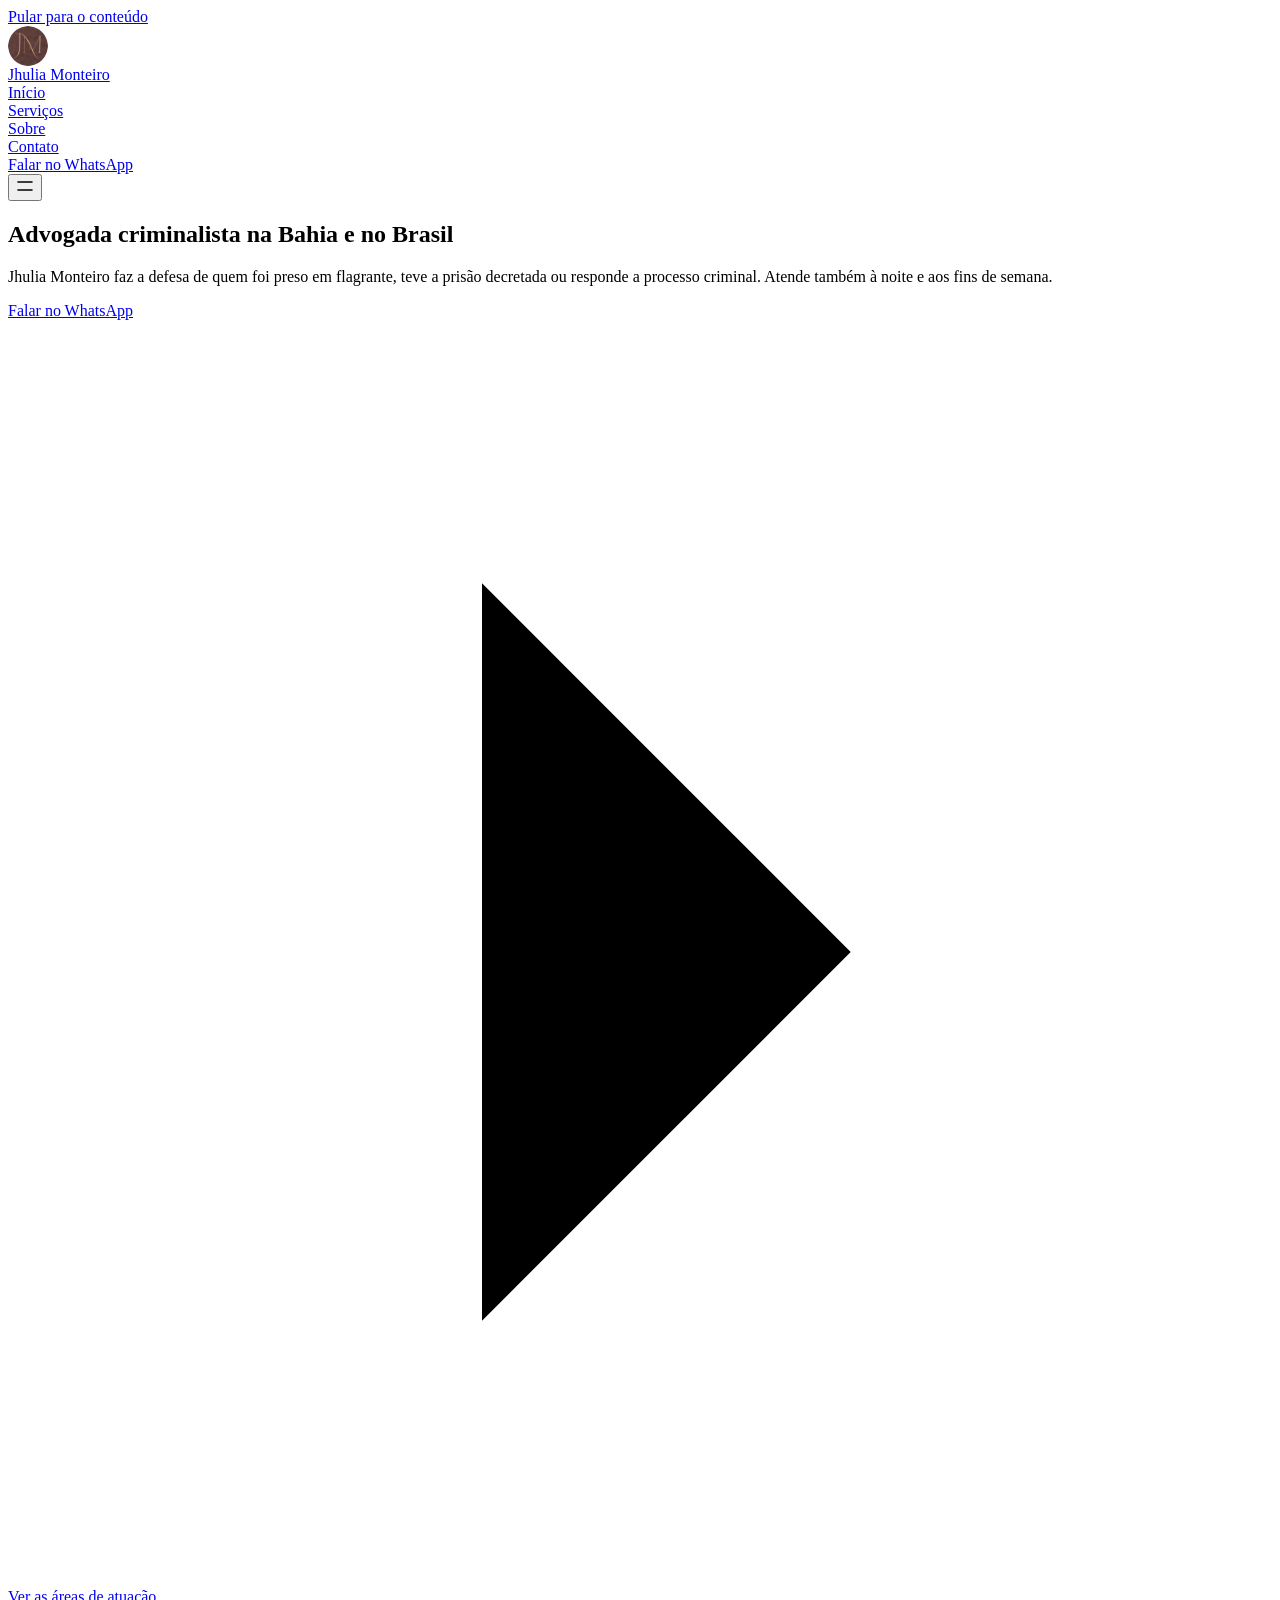
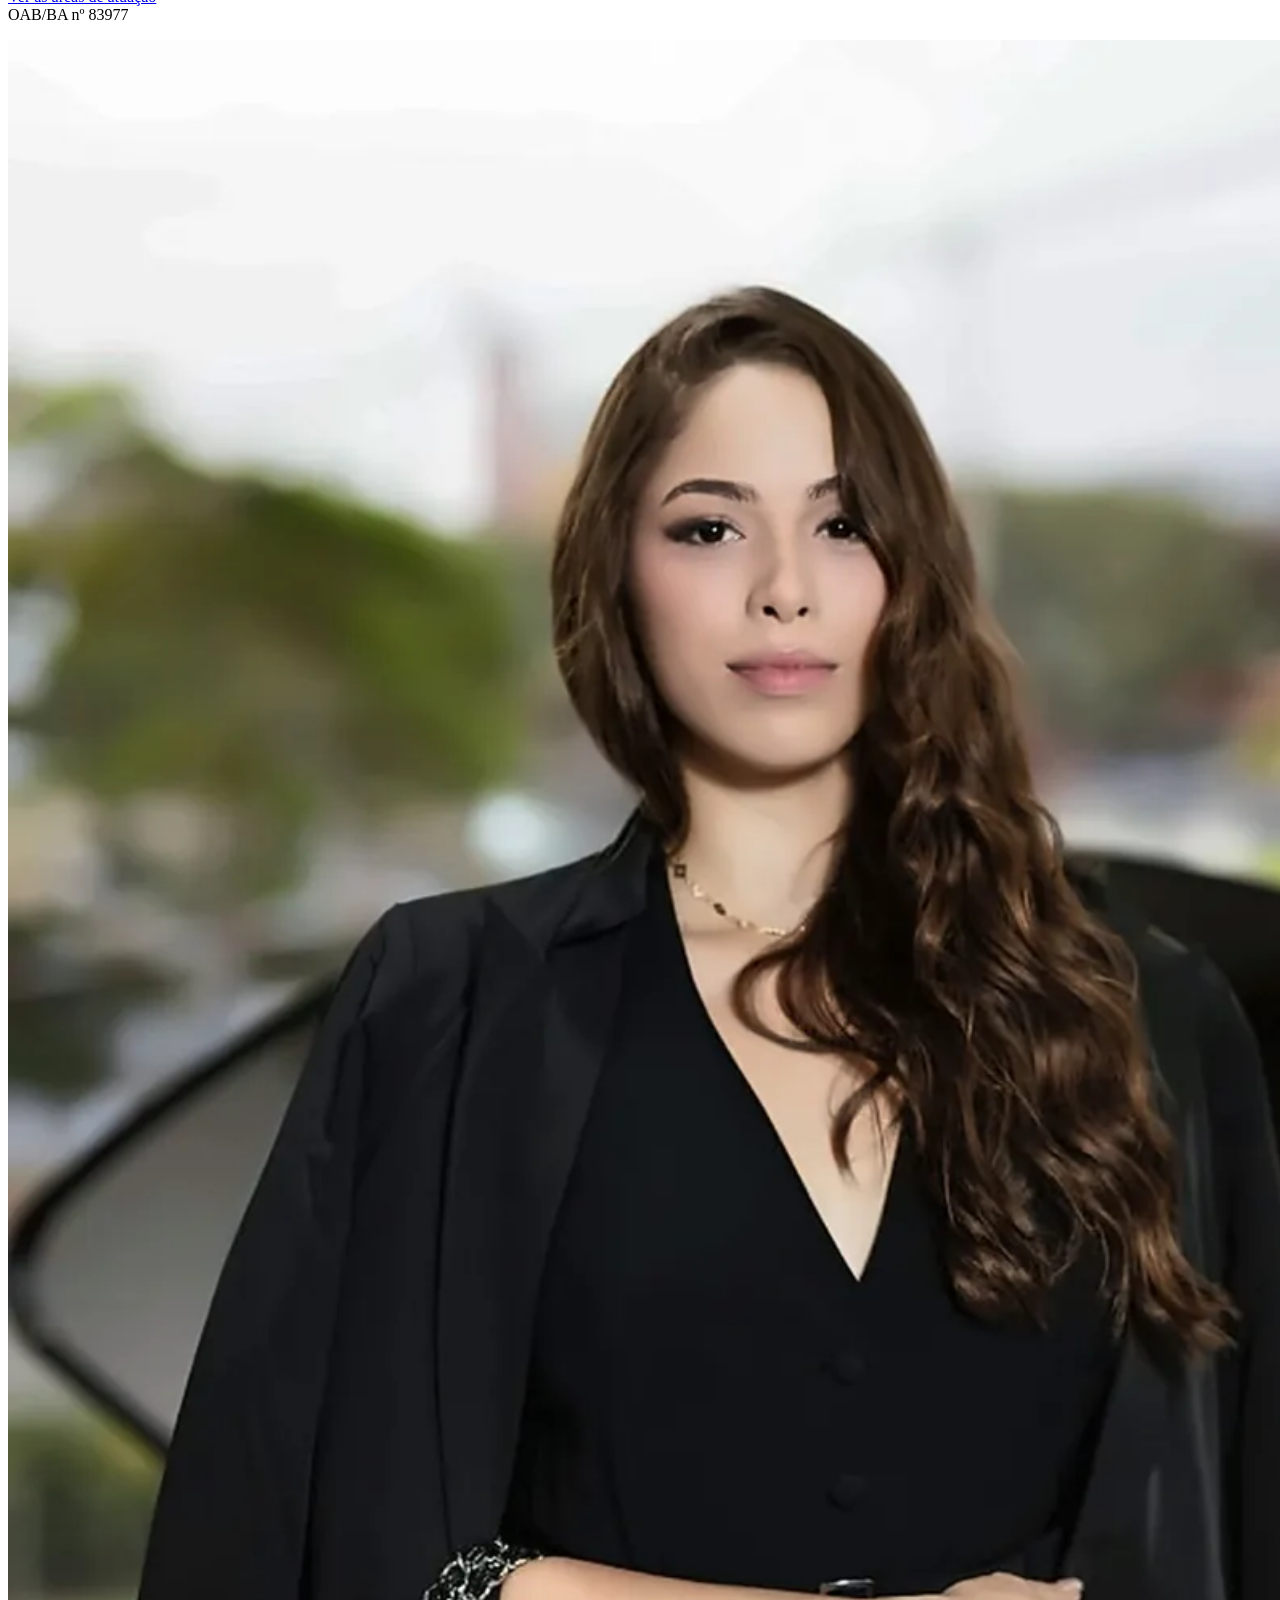
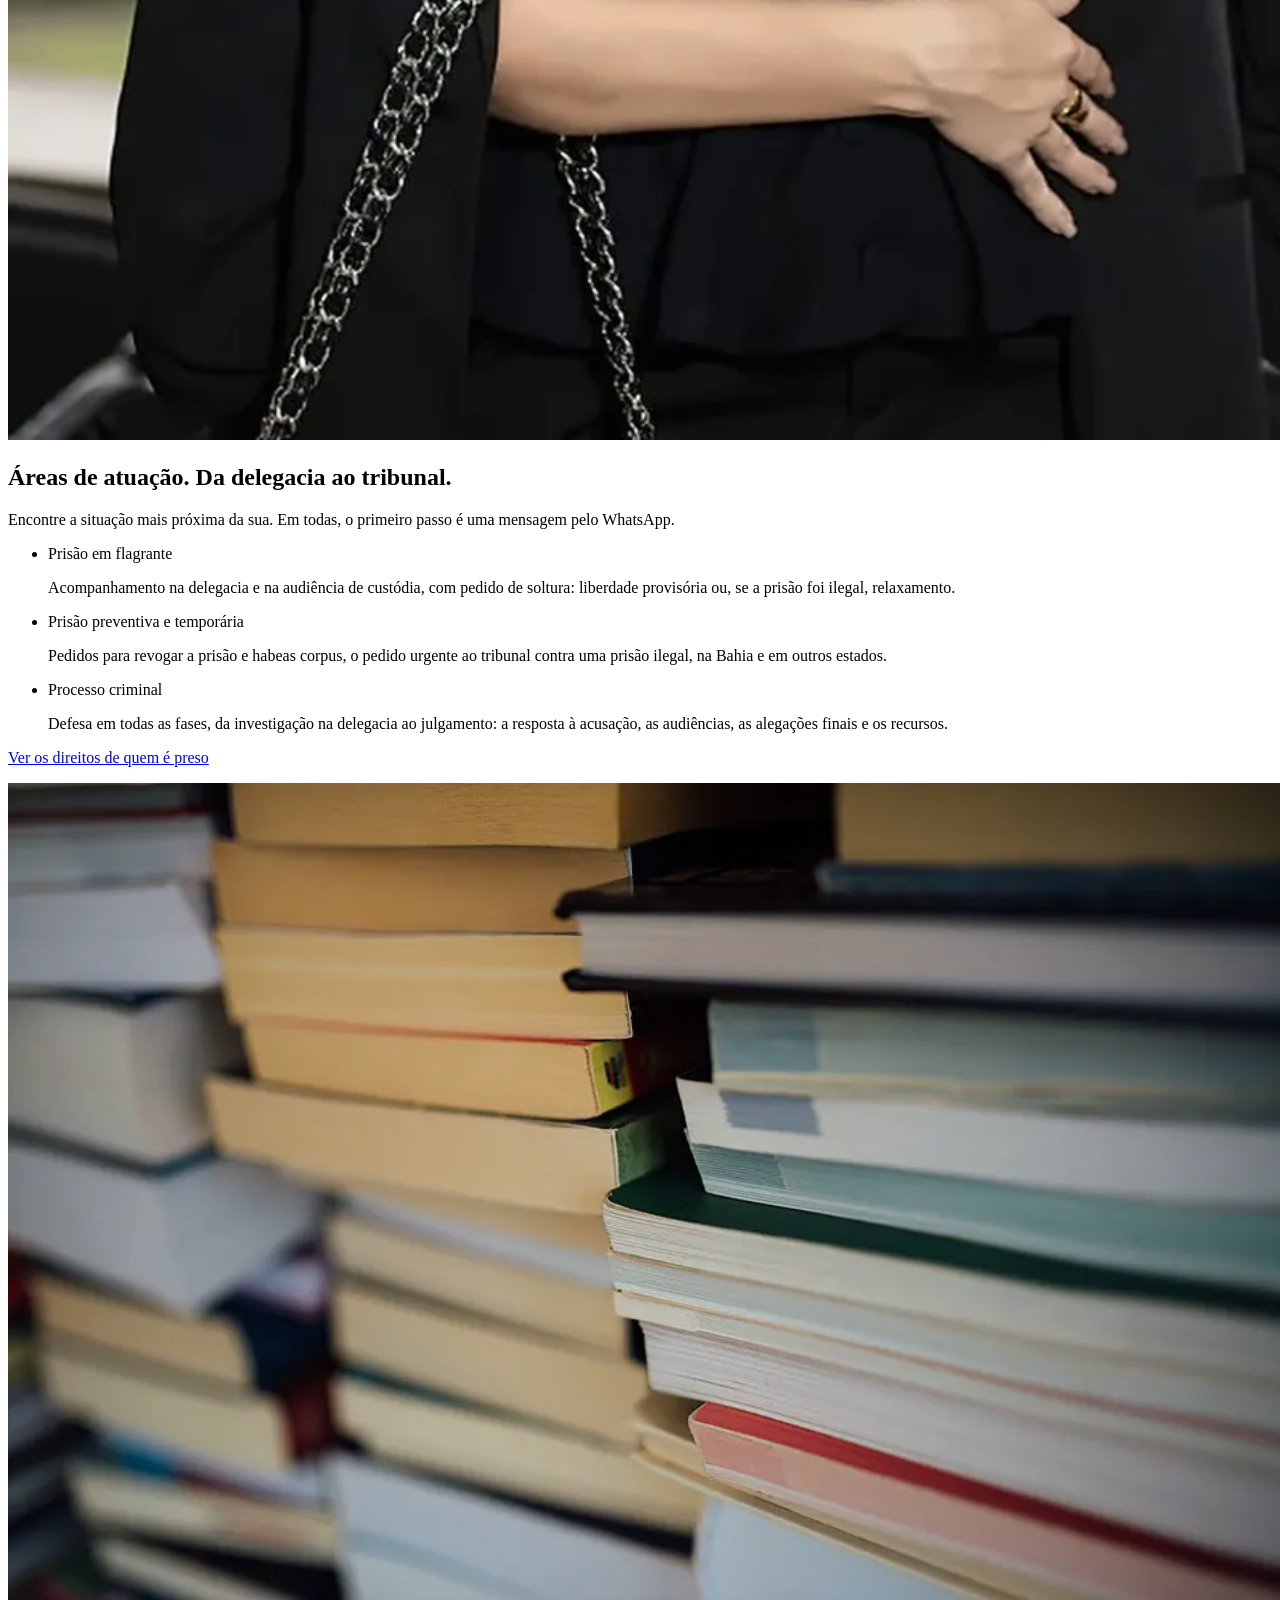
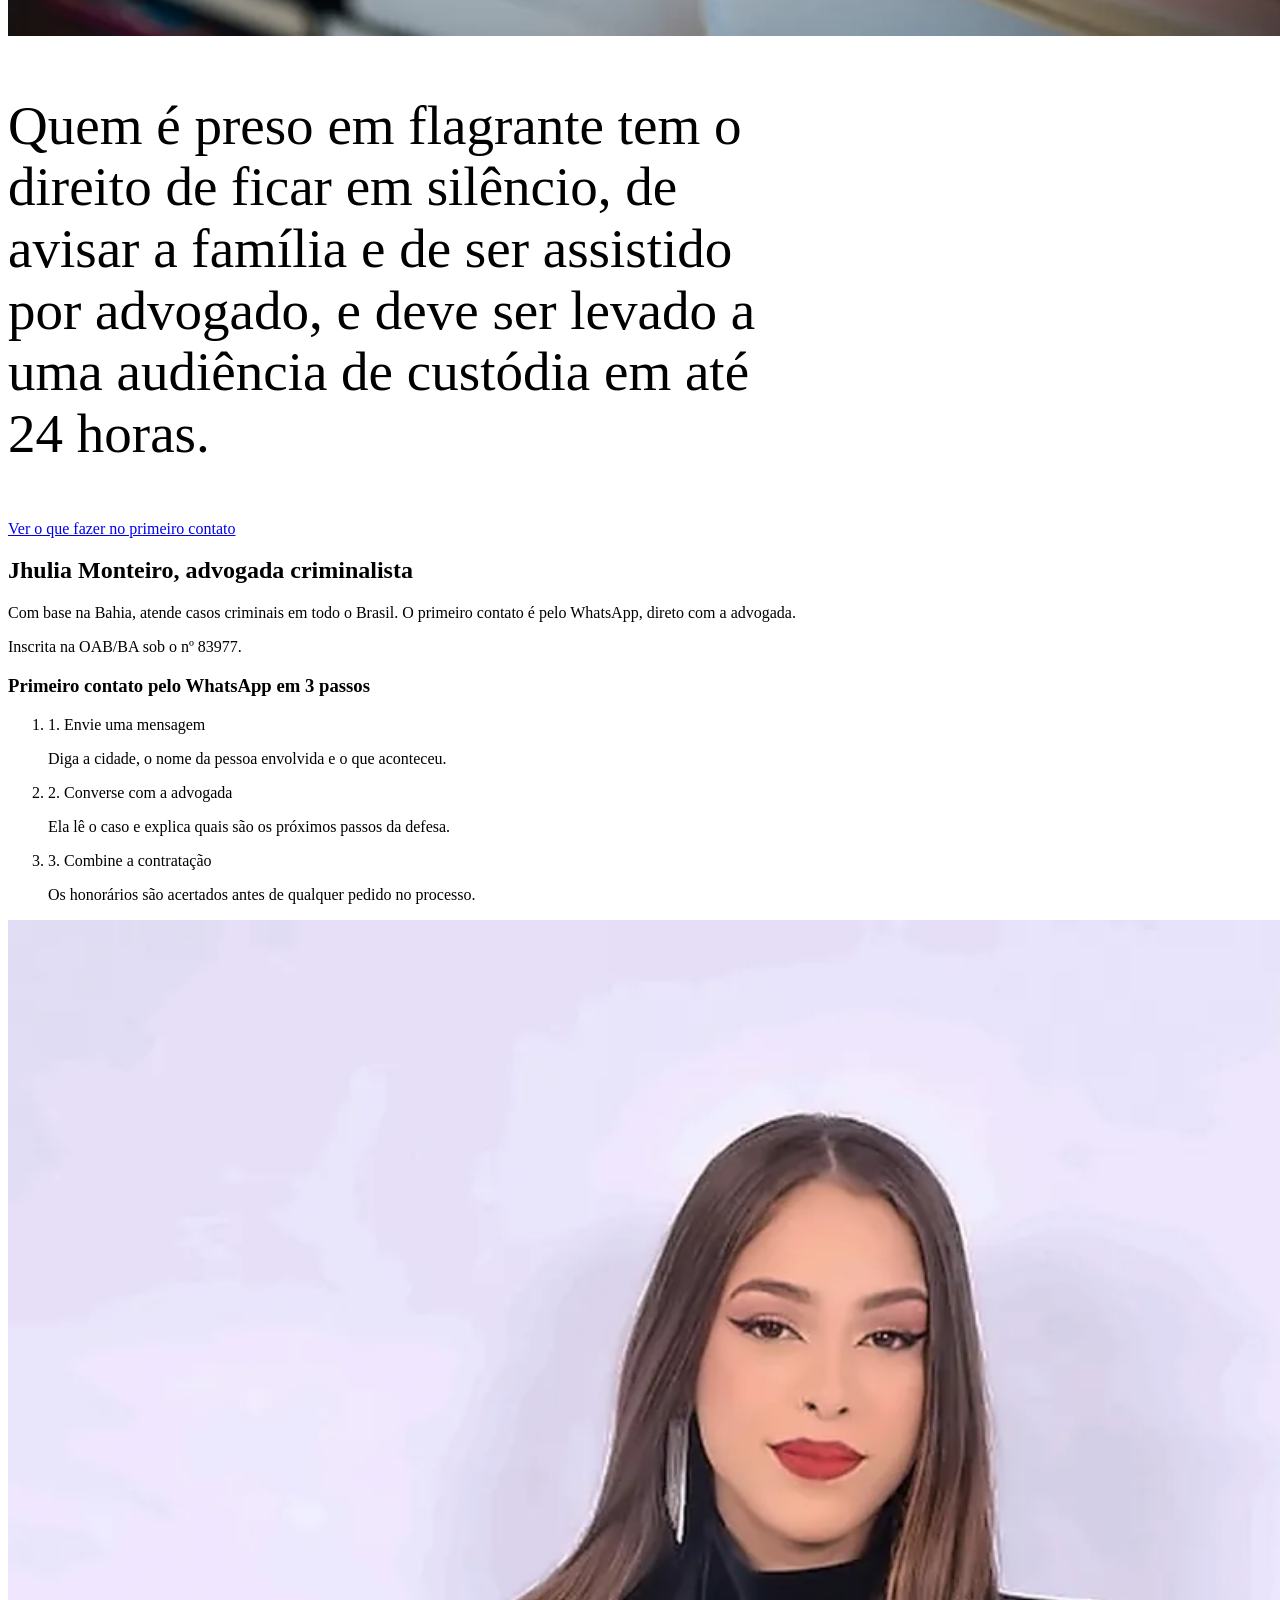
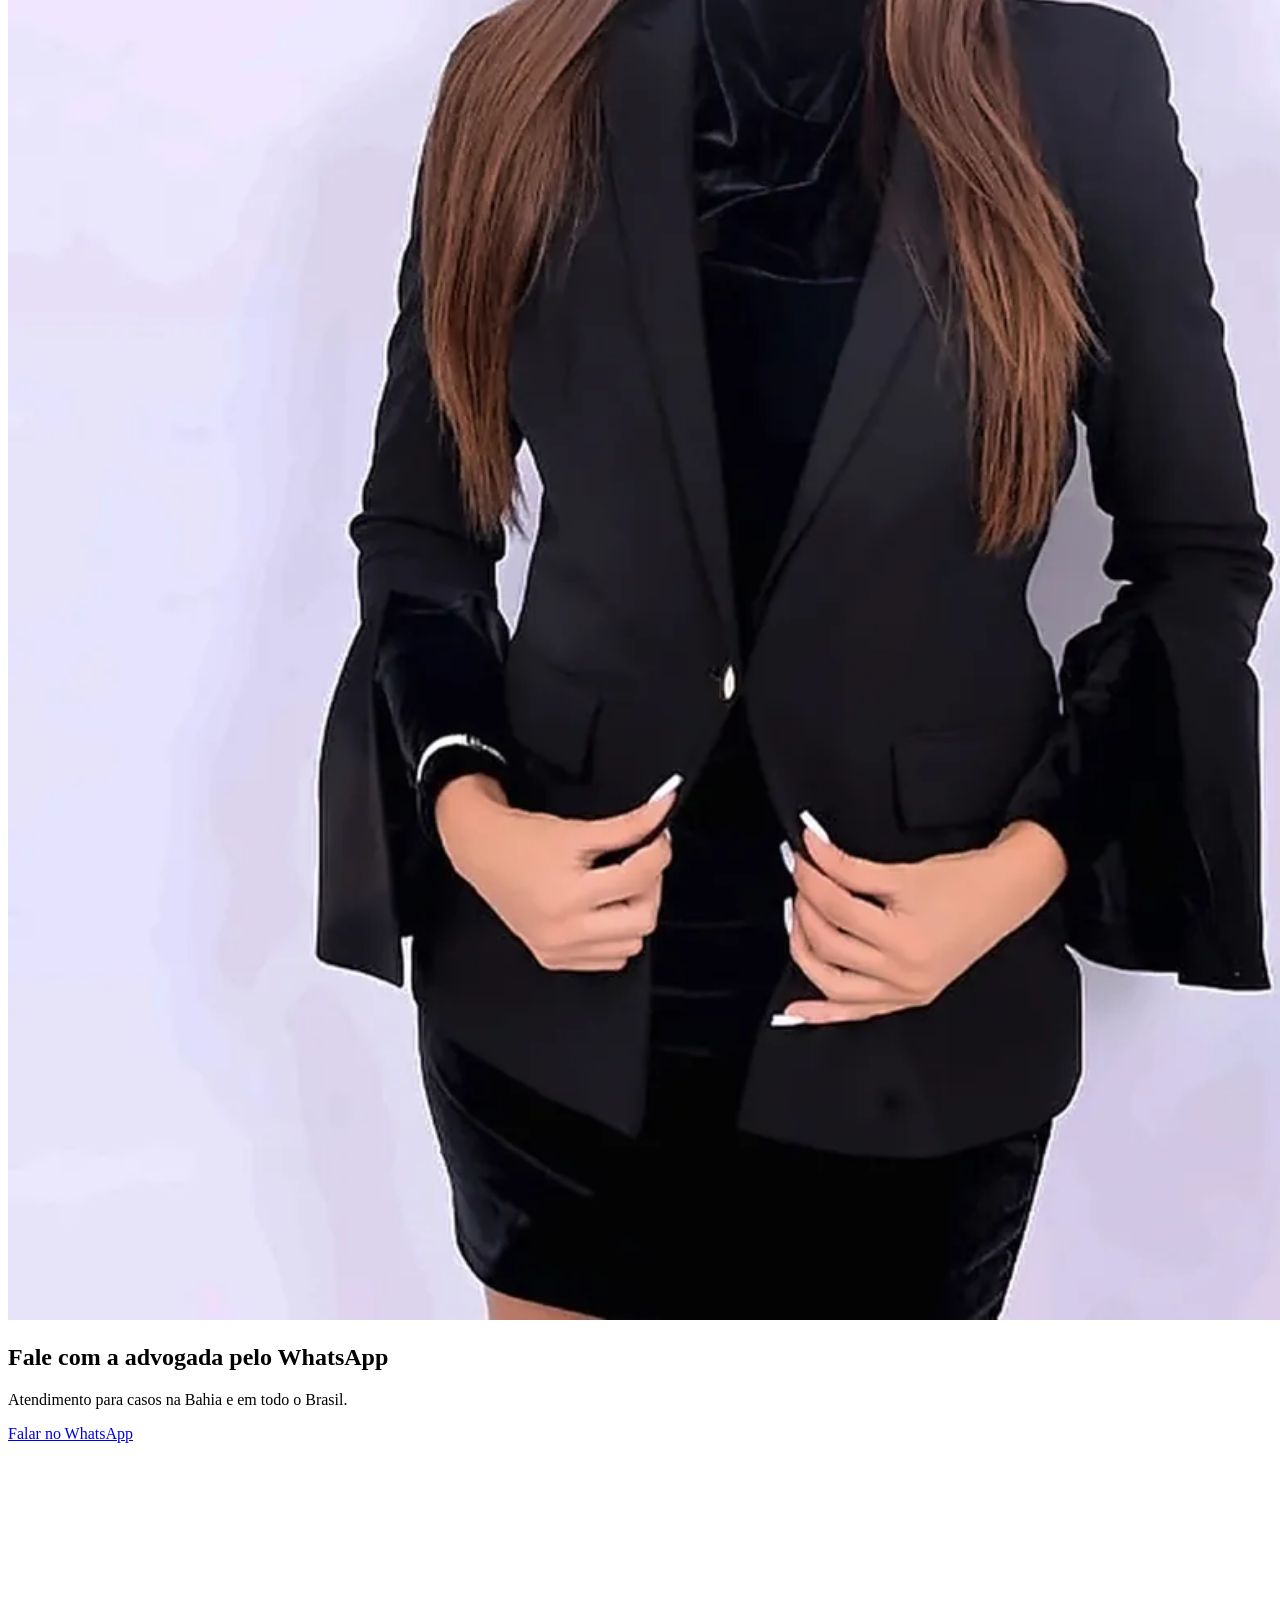
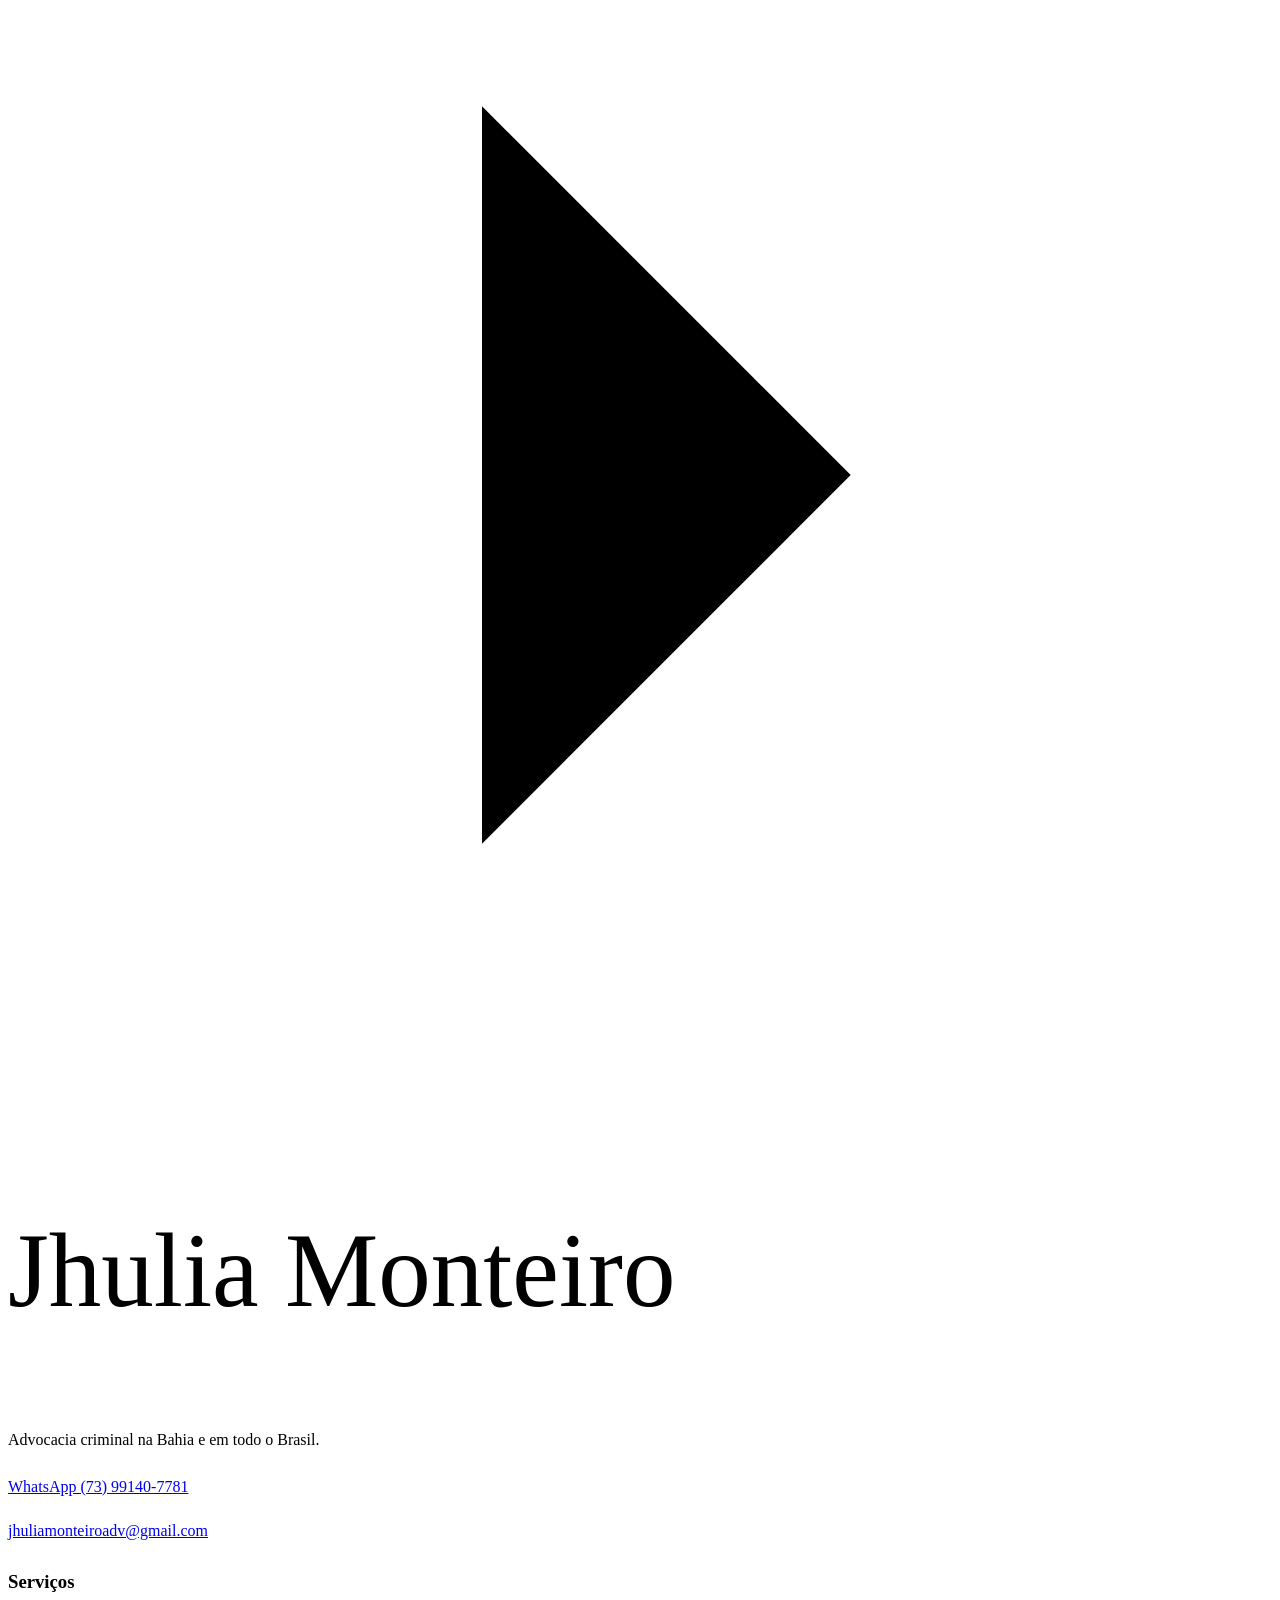
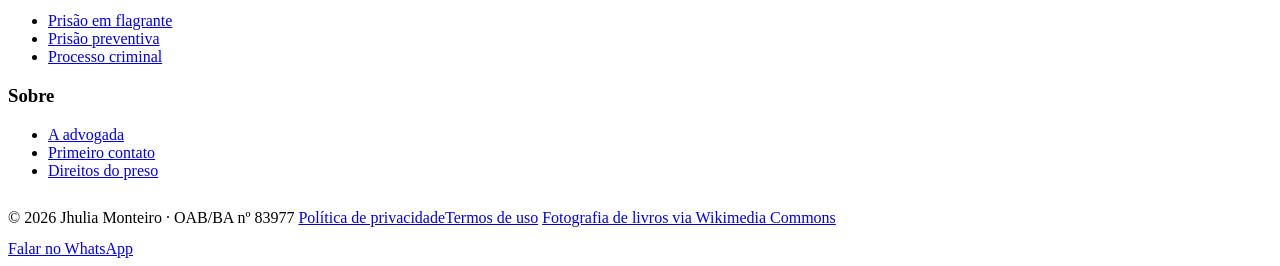
==== index.html @ 760df4e2 "Site de Jhulia Monteiro, advogada criminalista Página inicial, privacidade, termos, créditos e 404; " ====
<!doctype html>
<html lang="pt-BR" data-type="service" data-radius="soft" data-buttons="block" data-motion>
<head>
<meta charset="utf-8">
<meta name="viewport" content="width=device-width, initial-scale=1, viewport-fit=cover">
<!-- tela de carregamento: o relógio começa antes das folhas de estilo; só aparece se a página demorar mais de 0,4 s -->
<script>setTimeout(function(){if(document.readyState!=='complete')document.documentElement.classList.add('is-loading')},400)</script>
<link rel="preload" href="assets/img/cliente/logo-96.png" as="image" fetchpriority="high">
<title>Jhulia Monteiro | Advogada criminalista na Bahia e no Brasil</title>
<meta name="description" content="Defesa criminal em prisão em flagrante, prisão preventiva e processo criminal, na Bahia e em todo o Brasil. Atendimento também à noite e aos fins de semana, pelo WhatsApp.">
<link rel="canonical" href="https://vinyciusgestao.github.io/jhulia-monteiro/">
<meta property="og:type" content="website">
<meta property="og:locale" content="pt_BR">
<meta property="og:site_name" content="Jhulia Monteiro | Advogada Criminalista">
<meta property="og:url" content="https://vinyciusgestao.github.io/jhulia-monteiro/">
<meta property="og:title" content="Jhulia Monteiro | Advogada criminalista">
<meta property="og:description" content="Defesa criminal em flagrantes, prisões e processos, na Bahia e em todo o Brasil. Atendimento também à noite e aos fins de semana.">
<meta property="og:image" content="https://vinyciusgestao.github.io/jhulia-monteiro/og.jpg">
<meta property="og:image:width" content="1200">
<meta property="og:image:height" content="630">
<meta property="og:image:alt" content="Jhulia Monteiro, advogada criminalista, OAB/BA nº 83977">
<meta name="twitter:card" content="summary_large_image">
<meta name="twitter:image" content="https://vinyciusgestao.github.io/jhulia-monteiro/og.jpg">
<link rel="icon" href="favicon.ico" sizes="48x48">
<link rel="icon" href="favicon-32x32.png" type="image/png" sizes="32x32">
<link rel="apple-touch-icon" href="apple-touch-icon.png">
<link rel="manifest" href="site.webmanifest">
<meta name="theme-color" content="#f1ece7">
<script type="application/ld+json">{"@context":"https://schema.org","@type":"Attorney","name":"Jhulia Monteiro","description":"Advogada criminalista: prisão em flagrante, prisão preventiva e processo criminal.","url":"https://vinyciusgestao.github.io/jhulia-monteiro/","image":"https://vinyciusgestao.github.io/jhulia-monteiro/og.jpg","telephone":"+55 73 99140-7781","email":"jhuliamonteiroadv@gmail.com","address":{"@type":"PostalAddress","addressRegion":"BA","addressCountry":"BR"},"areaServed":"BR","knowsLanguage":"pt-BR"}</script><meta name="site-kind" content="other">
<meta name="page-type" content="service">
<link rel="preconnect" href="https://fonts.googleapis.com">
<link rel="preconnect" href="https://fonts.gstatic.com" crossorigin>
<link href="https://fonts.googleapis.com/css2?family=Schibsted+Grotesk:wght@400..700&display=swap" rel="stylesheet">
<link rel="stylesheet" href="assets/system.css">
<link rel="stylesheet" href="assets/ui/cards.css">
<link rel="stylesheet" href="assets/motion/motion.css">
<link rel="stylesheet" href="assets/backgrounds/backgrounds.css">
<link rel="stylesheet" href="assets/layout/layout.css">
<link rel="stylesheet" href="assets/icons/icon.css">
<link rel="stylesheet" href="assets/site.css">
<style>
/* tablet e celular: as seções empilhadas ocupam a altura certa de telas */
@media (min-width: 640px) and (max-width: 799px) { #servicos .frame { --ratio: 38% !important; } }
@media (min-width: 800px) and (max-width: 1023px) { #servicos .frame { --ratio: 56% !important; } }
@media (min-width: 640px) and (max-width: 1023px) { #sobre .frame { --ratio: 50% !important; }
  #contato .closing__links .grid > .span-6 { grid-column: 1 / -1; } #contato .closing__links .footer__col { grid-column: auto / span 6; } }
@media (max-width: 639px) { #servicos, #sobre { --hm: 2; } #sobre .frame { --ratio: 125% !important; } }
/* o nome no fechamento: 15 letras, tamanho ajustado à largura do .wrap */
/* 1024 a 1279: texto mais largo (7 colunas) e foto em 5, para cada seção caber em uma tela */
@media (min-width: 1024px) and (max-width: 1279px) {
  #servicos .grid > .span-6:first-child, #sobre .grid > .span-6:first-child { grid-column: 1 / span 7; }
  #servicos .grid > .frame, #sobre .grid > .frame { grid-column: 8 / span 5; }
}
/* quando os botões do topo empilham (1024), o link secundário alinha à margem esquerda */
@media (min-width: 640px) { .hero .btn-row .btn--secondary { justify-content: flex-start; padding-inline: 0; } }
/* celular: o mapa do site no rodapé repete o menu; ficam os contatos */
@media (max-width: 639px) { #contato .footer__col { display: none; } }
.hero__oab, .sobre__oab { font-size: var(--t-small); color: var(--muted); }
.hero__oab { margin-top: var(--s-5); }
.footer__contatos { list-style: none; padding: 0; margin: var(--s-4) 0 0; display: grid; gap: var(--s-2); }
.footer__contatos a { display: inline-flex; align-items: center; min-height: 44px; }
/* o retrato: quadrado no computador, 4:5 no celular */
#sobre .frame--retrato { --ratio: 100%; }
#sobre .section-head { margin-bottom: 0; }
#flagrante, #preventiva, #processo, #primeiro-contato { scroll-margin-top: calc(var(--nav) + var(--s-6)); }
/* a frase de direitos ocupa a tela: maior, no tamanho de um título de abertura */
#direitos .mo-wh__text { font-size: clamp(34px, 4.3vw, 62px); line-height: 1.12; max-width: 28ch; }
#direitos .direitos__next { margin-top: var(--s-7); }
@media (max-width: 639px) { #contato .close__word { display: none; } }
/* cor: texto e títulos em quase preto; o vinho fica para ações, links e o destaque da frase de direitos */
#direitos .mo-wh__text strong { font-weight: 500; }
/* MOVIMENTO (revisão de animações)
   1. Barra fixa do WhatsApp no celular: entra com curva de gaveta (rápida no começo, pousa macio) e sai
      mais depressa do que entra; quem reduz movimento vê só um esmaecer, sem deslizar. */
@media (max-width: 639px) {
  html .actionbar { --ease-drawer: cubic-bezier(.32, .72, 0, 1);
    transition: transform 260ms var(--ease-drawer), visibility 0s; }
  html .actionbar[data-bar="hidden"] { transition: transform 180ms cubic-bezier(.23, 1, .32, 1), visibility 0s 180ms; }
}
/* 2. Frase de direitos: as palavras em espera ficam a 60% da tinta (4:1 de contraste), legíveis antes
      de acender; a troca de cor é curta e só de cor. */
#direitos .mo-wh .mo-w { color: color-mix(in oklab, var(--ink) 60%, var(--bg)); transition: color 200ms ease; }
#direitos .mo-wh .mo-w.is-on { color: var(--ink); }
#direitos .mo-wh strong .mo-w.is-on { color: var(--accent); }
/* 3. Telas de toque não têm hover: o sublinhado não fica "preso" depois de um toque (o foco do teclado continua) */
@media (hover: none) {
  html:not([data-motion="off"]) :is(.link, p a:not([class])):hover:not(:focus-visible) { background-size: 0% 1px, 100% 1px; }
  html:not([data-motion="off"]) .footer ul a:hover:not(:focus-visible) { background-size: 0% 1px, 0% 1px; }
}
/* 4. Movimento reduzido: nada desliza, sobe ou cresce, mas as mudanças de cor e de opacidade continuam
      suaves (150 ms), em vez de saltos secos; a frase de direitos já aparece inteira na cor final. */
@media (prefers-reduced-motion: reduce) {
  html:not([data-motion="off"]) :is(.btn, .nav__link, .link, p a:not([class]), .footer ul a, .nav__toggle) {
    transition-property: color, background-color, border-color, opacity !important;
    transition-duration: 150ms !important; transition-timing-function: ease !important; }
  #direitos .mo-wh .mo-w { color: var(--ink); transition: none; }
  #direitos .mo-wh strong .mo-w { color: var(--accent); }
  @media (max-width: 639px) {
    html .actionbar, html .actionbar[data-bar="hidden"] { transform: none !important;
      transition: opacity 150ms ease, visibility 0s !important; }
    html .actionbar[data-bar="hidden"] { opacity: 0; transition: opacity 150ms ease, visibility 0s 150ms !important; }
    html .actionbar:not([data-bar="shown"], [data-bar="always"]) { opacity: 0; }
  }
}
#contato .close__word { font-size: clamp(40px, 8.2vw, 120px); line-height: 1.05; white-space: nowrap; }
</style>
<style>
:root {
  /* cores do logo da cliente: o marrom do círculo e o cobre das letras */
  --p-bg: #f1ece7; --p-surface: #e7dfd8; --p-ink: #241a1b; --p-muted: #5f4a4c;
  --p-accent: #5c3f3b; --p-accent-ink: #f1ece7; --p-action: #5c3f3b; --p-action-ink: #f1ece7;
  --p-inv-bg: #5c3f3b; --p-inv-surface: #684944; --p-inv-ink: #f3ece6; --p-inv-muted: #d8c3b4;
  --p-inv-accent: #e2b487; --p-inv-accent-ink: #3a2725; --p-inv-action: #e2b487; --p-inv-action-ink: #3a2725;
  --font-display: "Schibsted Grotesk", system-ui, sans-serif;
  --font-text: "Schibsted Grotesk", system-ui, sans-serif;
  --display-weight: 400;
  --display-tracking: -0.035em;
  --display-tracking-xl: -0.042em;
  --ly-scale: 0.98;
}
</style>
<script>document.documentElement.classList.add('m-enter');setTimeout(()=>document.documentElement.classList.add('m-enter-done'),700)</script>
<script>document.documentElement.classList.add('mo-js');setTimeout(()=>document.documentElement.classList.add('mo-safe'),2500)</script>
<link rel="modulepreload" href="assets/moments/moments.js">
<link rel="modulepreload" href="assets/moments/lib.js">
<link rel="modulepreload" href="assets/moments/word-highlight/moment.js">
</head>
<body>
<div class="loader" aria-hidden="true"><img src="assets/img/cliente/logo-96.png" width="72" height="72" alt=""></div>
<!-- type: service
     deal: hero statement (sem fotografia forte da cliente: o topo é tipográfico), nav nav-centre, close close-photo
     dealt, refeito como close-word (só há duas fotografias, já usadas acima),
     footer footer-columns, rhythm dark-band (a seção Sobre), buttons block, mark ring, grounds none
     palette oxblood-grey: cinza de pedra e vinho, a sobriedade de um escritório de advocacia e a cor das capas de
     códigos e processos.
     moments: word-highlight na seção #direitos -->

<header class="nav nav--centre">
  <div class="wrap nav__bar">
    <a class="skip-link" href="#conteudo">Pular para o conteúdo</a>
    <a class="nav__logo" href="#top"><img class="logo-jm" src="assets/img/cliente/logo-96.png" srcset="assets/img/cliente/logo-96.png 1x, assets/img/cliente/logo-192.png 2x" width="40" height="40" alt="">Jhulia Monteiro</a>
    <nav class="nav__links" aria-label="Principal">
      <div class="nav__item"><a class="nav__link" href="#top">Início</a></div>
      <div class="nav__item"><a class="nav__link" href="#servicos">Serviços</a></div>
      <div class="nav__item"><a class="nav__link" href="#sobre">Sobre</a></div>
      <div class="nav__item"><a class="nav__link" href="#contato">Contato</a></div>
    </nav>
    <div class="nav__actions">
      <a class="btn btn--primary" href="https://wa.me/5573991407781?text=Ol%C3%A1%2C%20Dra.%20Jhulia.%20Preciso%20falar%20sobre%20um%20caso%20criminal." rel="noopener">Falar no WhatsApp</a>
    </div>
    <button class="nav__toggle" type="button" aria-expanded="false" aria-label="Menu">
      <svg width="18" height="18" viewBox="0 0 18 18" aria-hidden="true"><path d="M2 5h14M2 13h14" stroke="currentColor" stroke-width="1.6" stroke-linecap="round"/></svg>
    </button>
  </div>
</header>

<main id="top">
  <section class="hero hero--split" id="conteudo" data-enter aria-labelledby="hero-h">
    <div class="wrap"><div class="hero-text grid hero__grid">
      <div class="hero__text span-5">
        <h1 id="hero-h">Advogada criminalista na Bahia e no Brasil</h1>
        <p class="hero__lead">Jhulia Monteiro faz a defesa de quem foi preso em flagrante, teve a prisão decretada ou responde a processo criminal. Atende também à noite e aos fins de semana.</p>
        <div class="btn-row">
          <a class="btn btn--primary" href="https://wa.me/5573991407781?text=Ol%C3%A1%2C%20Dra.%20Jhulia.%20Preciso%20falar%20sobre%20um%20caso%20criminal." rel="noopener">Falar no WhatsApp<svg class="m-arrow" viewBox="0 0 12 12" aria-hidden="true"><path class="m-arrow__stem" d="M1 6h8"/><path class="m-arrow__head" d="M4.5 2.5 8 6l-3.5 3.5"/></svg></a>
          <a class="btn btn--secondary" href="#servicos">Ver as áreas de atuação</a>
        </div>
        <p class="hero__oab">OAB/BA nº 83977</p>
      </div>
      <div class="hero__media span-6 start-7">
        <img src="assets/img/cliente/retrato-externo-960.webp" srcset="assets/img/cliente/retrato-externo-500.webp 500w, assets/img/cliente/retrato-externo-960.webp 960w, assets/img/cliente/retrato-externo-1400.webp 1400w" sizes="(max-width: 1023px) 100vw, 44vw" width="1542" height="2000" alt="Retrato de Jhulia Monteiro, advogada criminalista, de blazer preto" style="--ly-pos: 50% 22%" fetchpriority="high" data-source="client" data-subject="portrait">
      </div>
    </div></div>
  </section>

  <section class="section" id="servicos" aria-labelledby="servicos-h">
    <div class="wrap">
      <div class="section-head">
        <h2 id="servicos-h">Áreas de atuação. <span class="muted">Da delegacia ao tribunal.</span></h2>
        <p>Encontre a situação mais próxima da sua. Em todas, o primeiro passo é uma mensagem pelo WhatsApp.</p>
      </div>
      <div class="grid grid--top">
        <div class="span-6 stack-5">
          <ul class="rows">
            <li id="flagrante"><span class="rows__name">Prisão em flagrante</span><p>Acompanhamento na delegacia e na audiência de custódia, com pedido de soltura: liberdade provisória ou, se a prisão foi ilegal, relaxamento.</p></li>
            <li id="preventiva"><span class="rows__name">Prisão preventiva e temporária</span><p>Pedidos para revogar a prisão e habeas corpus, o pedido urgente ao tribunal contra uma prisão ilegal, na Bahia e em outros estados.</p></li>
            <li id="processo"><span class="rows__name">Processo criminal</span><p>Defesa em todas as fases, da investigação na delegacia ao julgamento: a resposta à acusação, as audiências, as alegações finais e os recursos.</p></li>
          </ul>
          <p><a class="link" href="#direitos">Ver os direitos de quem é preso</a></p>
        </div>
        <!-- foto provisória: troque pela foto do escritório ou do trabalho da Dra. Jhulia -->
        <div class="frame frame--photo span-6 start-7" style="--ratio: 75%">
          <img class="frame__img" src="assets/img/photo-c877.webp" srcset="assets/img/photo-c877-500.webp 500w, assets/img/photo-c877-960.webp 960w, assets/img/photo-c877.webp 1280w" sizes="(max-width: 639px) 100vw, (max-width: 1023px) 100vw, 50vw" width="1280" height="853" alt="Pilhas de livros vistas de perto" loading="lazy" decoding="async" data-source="library-057" data-subject="desk">
        </div>
      </div>
    </div>
  </section>

  <section class="section statement" id="direitos" data-moment="word-highlight" aria-label="Direitos de quem é preso">
    <div class="wrap">
      <p class="mo-wh__text">Quem é preso em flagrante tem o direito de ficar em silêncio, de avisar a família e de ser assistido por advogado, e deve ser levado a uma <strong>audiência de custódia</strong> em até 24 horas.</p>
      <p class="direitos__next"><a class="link" href="#primeiro-contato">Ver o que fazer no primeiro contato</a></p>
    </div>
  </section>

  <section class="section ground-inverse" id="sobre" aria-labelledby="sobre-h">
    <div class="wrap">
      <div class="grid grid--top">
        <div class="span-6 stack-6">
          <div class="section-head">
            <h2 id="sobre-h">Jhulia Monteiro, advogada criminalista</h2>
            <p>Com base na Bahia, atende casos criminais em todo o Brasil. O primeiro contato é pelo WhatsApp, direto com a advogada.</p>
            <p class="sobre__oab">Inscrita na OAB/BA sob o nº 83977.</p>
          </div>
          <div class="stack-4" id="primeiro-contato">
            <h3>Primeiro contato pelo WhatsApp em 3 passos</h3>
            <ol class="rows">
              <li><span class="rows__name">1. Envie uma mensagem</span><p>Diga a cidade, o nome da pessoa envolvida e o que aconteceu.</p></li>
              <li><span class="rows__name">2. Converse com a advogada</span><p>Ela lê o caso e explica quais são os próximos passos da defesa.</p></li>
              <li><span class="rows__name">3. Combine a contratação</span><p>Os honorários são acertados antes de qualquer pedido no processo.</p></li>
            </ol>
          </div>
        </div>
        <div class="frame frame--photo frame--retrato span-6 start-7">
          <img class="frame__img" src="assets/img/cliente/retrato-estudio-960.webp" srcset="assets/img/cliente/retrato-estudio-500.webp 500w, assets/img/cliente/retrato-estudio-960.webp 960w, assets/img/cliente/retrato-estudio-1400.webp 1400w" sizes="(max-width: 639px) 100vw, (max-width: 1023px) 100vw, 50vw" width="1566" height="2000" alt="Jhulia Monteiro de blazer preto, em estúdio" loading="lazy" decoding="async" style="object-position: 50% 18%" data-source="client" data-subject="portrait">
        </div>
      </div>
    </div>
  </section>
</main>

<footer class="footer closing" id="contato" aria-labelledby="close-h">
  <div class="wrap">
    <div class="closing__cta close--word">
      <div class="section-head--split">
        <div><h2 id="close-h">Fale com a advogada pelo WhatsApp</h2><p class="t-lead">Atendimento para casos na Bahia e em todo o Brasil.</p></div>
        <a class="btn btn--primary" href="https://wa.me/5573991407781?text=Ol%C3%A1%2C%20Dra.%20Jhulia.%20Preciso%20falar%20sobre%20um%20caso%20criminal." rel="noopener">Falar no WhatsApp<svg class="m-arrow" viewBox="0 0 12 12" aria-hidden="true"><path class="m-arrow__stem" d="M1 6h8"/><path class="m-arrow__head" d="M4.5 2.5 8 6l-3.5 3.5"/></svg></a>
      </div>
      <p class="close__word" aria-hidden="true">Jhulia Monteiro</p>
    </div>
    <div class="closing__links">
      <div class="grid">
        <div class="span-6 stack-4">
          <p class="footer__lede">Advocacia criminal na Bahia e em todo o Brasil.</p>
          <ul class="footer__contatos">
            <li><a href="https://wa.me/5573991407781?text=Ol%C3%A1%2C%20Dra.%20Jhulia.%20Preciso%20falar%20sobre%20um%20caso%20criminal." rel="noopener">WhatsApp (73) 99140-7781</a></li>
            <li><a href="mailto:jhuliamonteiroadv@gmail.com">jhuliamonteiroadv@gmail.com</a></li>
          </ul>
        </div>
        <div class="span-3 start-7 footer__col"><h3>Serviços</h3><ul><li><a href="#flagrante">Prisão em flagrante</a></li><li><a href="#preventiva">Prisão preventiva</a></li><li><a href="#processo">Processo criminal</a></li></ul></div>
        <div class="span-3 footer__col"><h3>Sobre</h3><ul><li><a href="#sobre">A advogada</a></li><li><a href="#primeiro-contato">Primeiro contato</a></li><li><a href="#direitos">Direitos do preso</a></li></ul></div>
              </div>
      <div class="footer__legal">
        <span>&copy; 2026 Jhulia Monteiro · OAB/BA nº 83977</span>
        <span class="footer__legal-links"><a href="privacidade.html">Política de privacidade</a><a href="termos.html">Termos de uso</a><button type="button" class="link-botao" data-cookies-abrir hidden>Preferências de cookies</button></span>
        <a class="credits" href="credits.html">Fotografia de livros via Wikimedia Commons</a>
      </div>
    </div>
  </div>
</footer>

<nav class="actionbar" aria-label="Ações rápidas">
  <a class="btn btn--primary" href="https://wa.me/5573991407781?text=Ol%C3%A1%2C%20Dra.%20Jhulia.%20Preciso%20falar%20sobre%20um%20caso%20criminal." rel="noopener">Falar no WhatsApp</a>
</nav>

<div class="cookies" role="region" aria-label="Aviso de cookies" data-cookies hidden>
  <p>Este site pode usar cookies de análise para entender como ele é visitado. Nenhum dado é usado para propaganda. Saiba mais na <a href="privacidade.html">Política de privacidade</a>.</p>
  <div class="cookies__acoes">
    <button class="btn btn--secondary" type="button" data-cookies-escolha="aceito">Aceitar cookies</button>
    <button class="btn btn--secondary" type="button" data-cookies-escolha="recusado">Recusar</button>
  </div>
</div>

<script type="module" src="assets/site.js"></script>
<script type="module" src="assets/system.js"></script>
<script type="module" src="assets/motion/motion.js"></script>
<script type="module" src="assets/layout/layout.js"></script>
</body>
</html>
---- assets/site.css ----
/* Jhulia Monteiro: estilos compartilhados por todas as páginas (logo, carregamento, cookies, páginas de texto) */

/* logo da cliente no menu: o círculo do monograma JM */
.nav__logo { gap: var(--s-3); }
.logo-jm { width: 40px; height: 40px; border-radius: 50%; display: block; flex: none; }
@media (max-width: 639px) { .logo-jm { width: 32px; height: 32px; } }

::selection { background: #5c3f3b; color: #f1ece7; }
.ground-inverse ::selection { background: #e2b487; color: #3a2725; }

/* ---------------------------------------------------------------- tela de carregamento
   Só aparece se a página demorar mais de 0,4 s (conexão lenta): o script do <head> põe .is-loading
   depois desse tempo e site.js tira quando a página termina de carregar. Em conexão boa, ninguém vê. */
.loader { position: fixed; inset: 0; z-index: 100; display: grid; place-items: center; background: var(--bg, #f1ece7);
  opacity: 0; visibility: hidden; transition: opacity 200ms ease, visibility 0s 200ms; pointer-events: none; }
html.is-loading .loader { opacity: 1; visibility: visible; transition: opacity 200ms ease, visibility 0s; }
.loader img { width: 72px; height: 72px; border-radius: 50%; }
@media (prefers-reduced-motion: no-preference) {
  html.is-loading .loader img { animation: loader-pulso 1.2s cubic-bezier(.45, 0, .55, 1) infinite alternate; }
}
@keyframes loader-pulso { from { transform: scale(.94); opacity: .7; } to { transform: scale(1); opacity: 1; } }

/* ---------------------------------------------------------------- aviso de cookies (LGPD) */
.cookies { position: fixed; z-index: 50; left: var(--gut, 24px); right: var(--gut, 24px); bottom: calc(var(--s-5) + var(--bar, 0px));
  max-width: 560px; padding: var(--s-5); border: 1px solid var(--line, rgba(0,0,0,.14)); border-radius: var(--r-md, 12px);
  background: var(--bg, #f1ece7); color: var(--ink); box-shadow: 0 12px 32px -16px rgba(36, 26, 27, .35);
  display: grid; gap: var(--s-4); font-size: var(--t-small); line-height: 1.5; }
.cookies[hidden] { display: none; }
.cookies p { margin: 0; }
.cookies__acoes { display: flex; flex-wrap: wrap; gap: var(--s-3); }
.cookies__acoes .btn { min-height: 44px; }
@media (prefers-reduced-motion: no-preference) {
  .cookies { transition: opacity 200ms cubic-bezier(.23, 1, .32, 1), transform 200ms cubic-bezier(.23, 1, .32, 1); }
  @starting-style { .cookies { opacity: 0; transform: translateY(8px); } }
}
@media (max-width: 639px) { .cookies { left: var(--s-4); right: var(--s-4); } .cookies__acoes .btn { flex: 1 1 0; } }

/* ---------------------------------------------------------------- páginas de texto (privacidade, termos, créditos, 404) */
body:has(> main > .pagina-texto) { display: flex; flex-direction: column; min-height: 100svh; }
body:has(> main > .pagina-texto) > main { flex: 1; }
main > .pagina-texto { height: auto !important; min-height: 0; padding-bottom: var(--s-8); }
.pagina-texto .wrap { max-width: 1280px; }
.pagina-texto h1 { font-family: var(--font-display); font-weight: var(--display-weight); letter-spacing: var(--display-tracking);
  font-size: clamp(36px, 2.6vw + 24px, 60px); line-height: 1.05; margin: 0 0 var(--s-5); }
.pagina-texto .texto { max-width: 68ch; }
.pagina-texto .texto h2 { font-size: var(--t-h3, 28px); line-height: 1.2; margin: var(--s-7) 0 var(--s-3); }
.pagina-texto .texto p, .pagina-texto .texto li { font-size: 17px; line-height: 1.7; }
.pagina-texto .texto ul { padding-left: 1.2em; }
.pagina-texto .atualizado { color: var(--muted); font-size: var(--t-small); }
.pagina-texto .texto a:not(.btn), .pagina-texto ul.creditos-lista a { color: var(--action); text-decoration: underline;
  text-decoration-thickness: 1px; text-underline-offset: 4px; }
.pagina-texto .texto a:not(.btn) { display: inline; }
.pagina-texto .voltar { margin-top: var(--s-7); }
.pagina-texto .voltar a, .pagina-texto ul.creditos-lista a { display: inline-flex; align-items: center; min-height: 44px; }
ul.creditos-lista { list-style: none; padding: 0; margin: 0; font-size: var(--t-lead); }

.rodape-simples { padding-block: var(--s-6) calc(var(--s-6) + var(--bar, 0px)); border-top: 1px solid var(--line, rgba(0,0,0,.14)); }
.rodape-simples .footer__legal { border-top: 0; margin-top: 0; padding-top: 0; display: flex; flex-wrap: wrap; gap: var(--s-3) var(--s-5); align-items: center; }
.rodape-simples a { display: inline-flex; align-items: center; min-height: 44px; }

/* links legais no rodapé da página inicial */
.footer__legal-links { display: inline-flex; flex-wrap: wrap; gap: 0 var(--s-5); }
.footer__legal-links a { display: inline-flex; align-items: center; min-height: 44px; }

/* "Preferências de cookies": um botão com cara de link (abre o aviso, não leva a outra página) */
.link-botao { appearance: none; background: none; border: 0; padding: 0; font: inherit; color: inherit; cursor: pointer;
  display: inline-flex; align-items: center; min-height: 44px; text-decoration: underline; text-decoration-thickness: 1px; text-underline-offset: 4px; }
.link-botao[hidden] { display: none; }
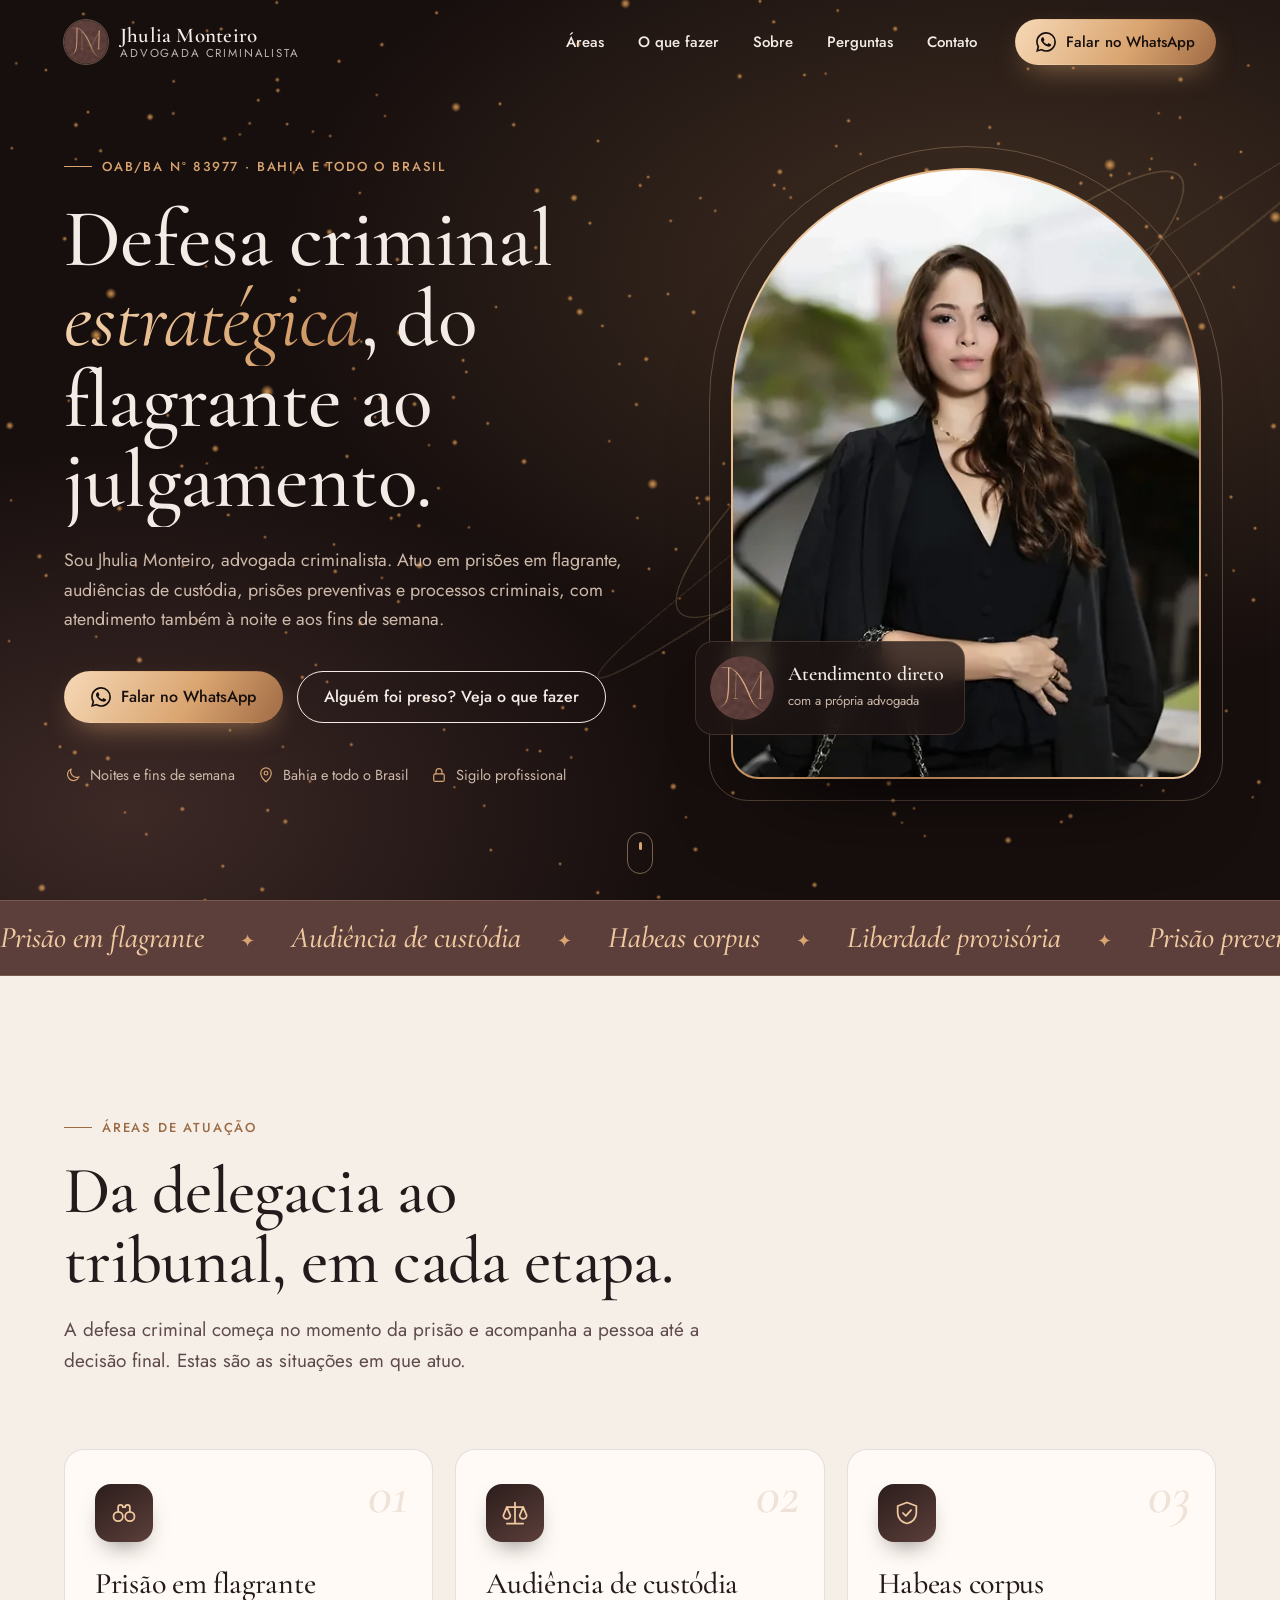
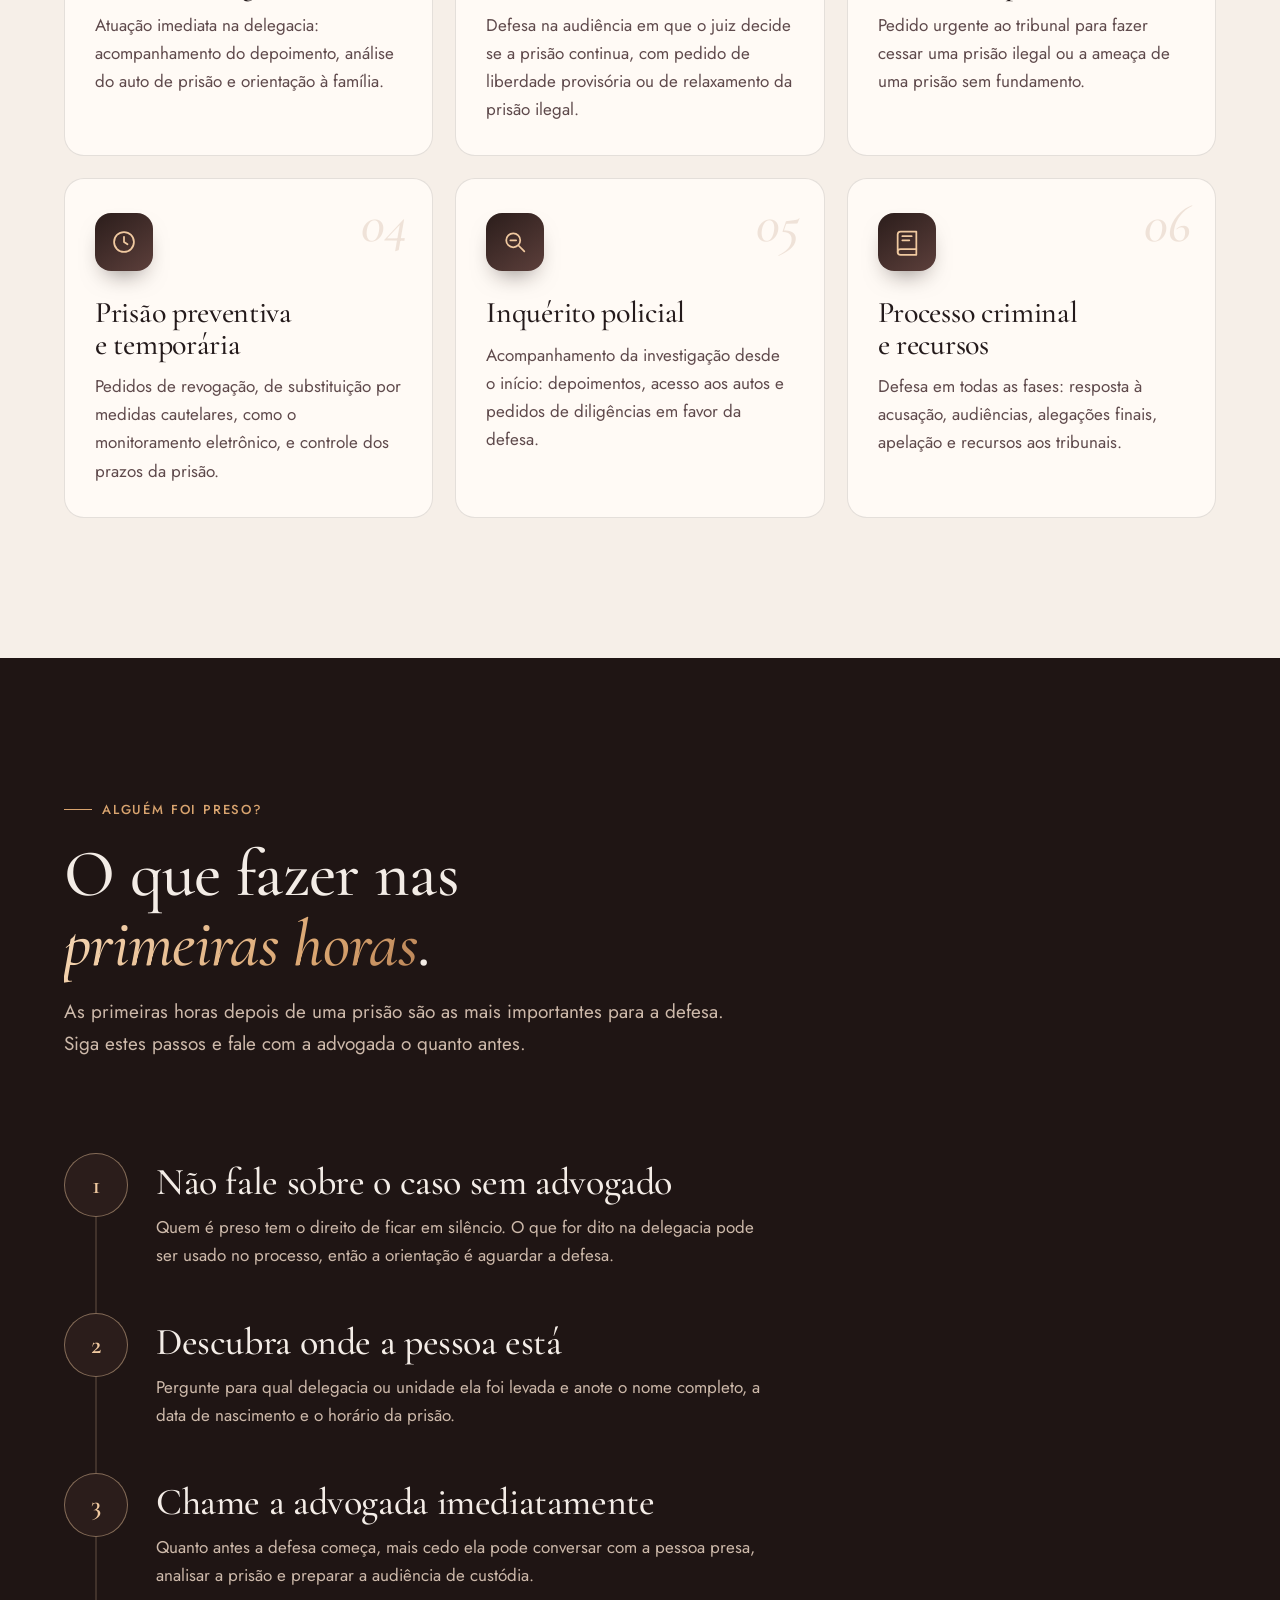
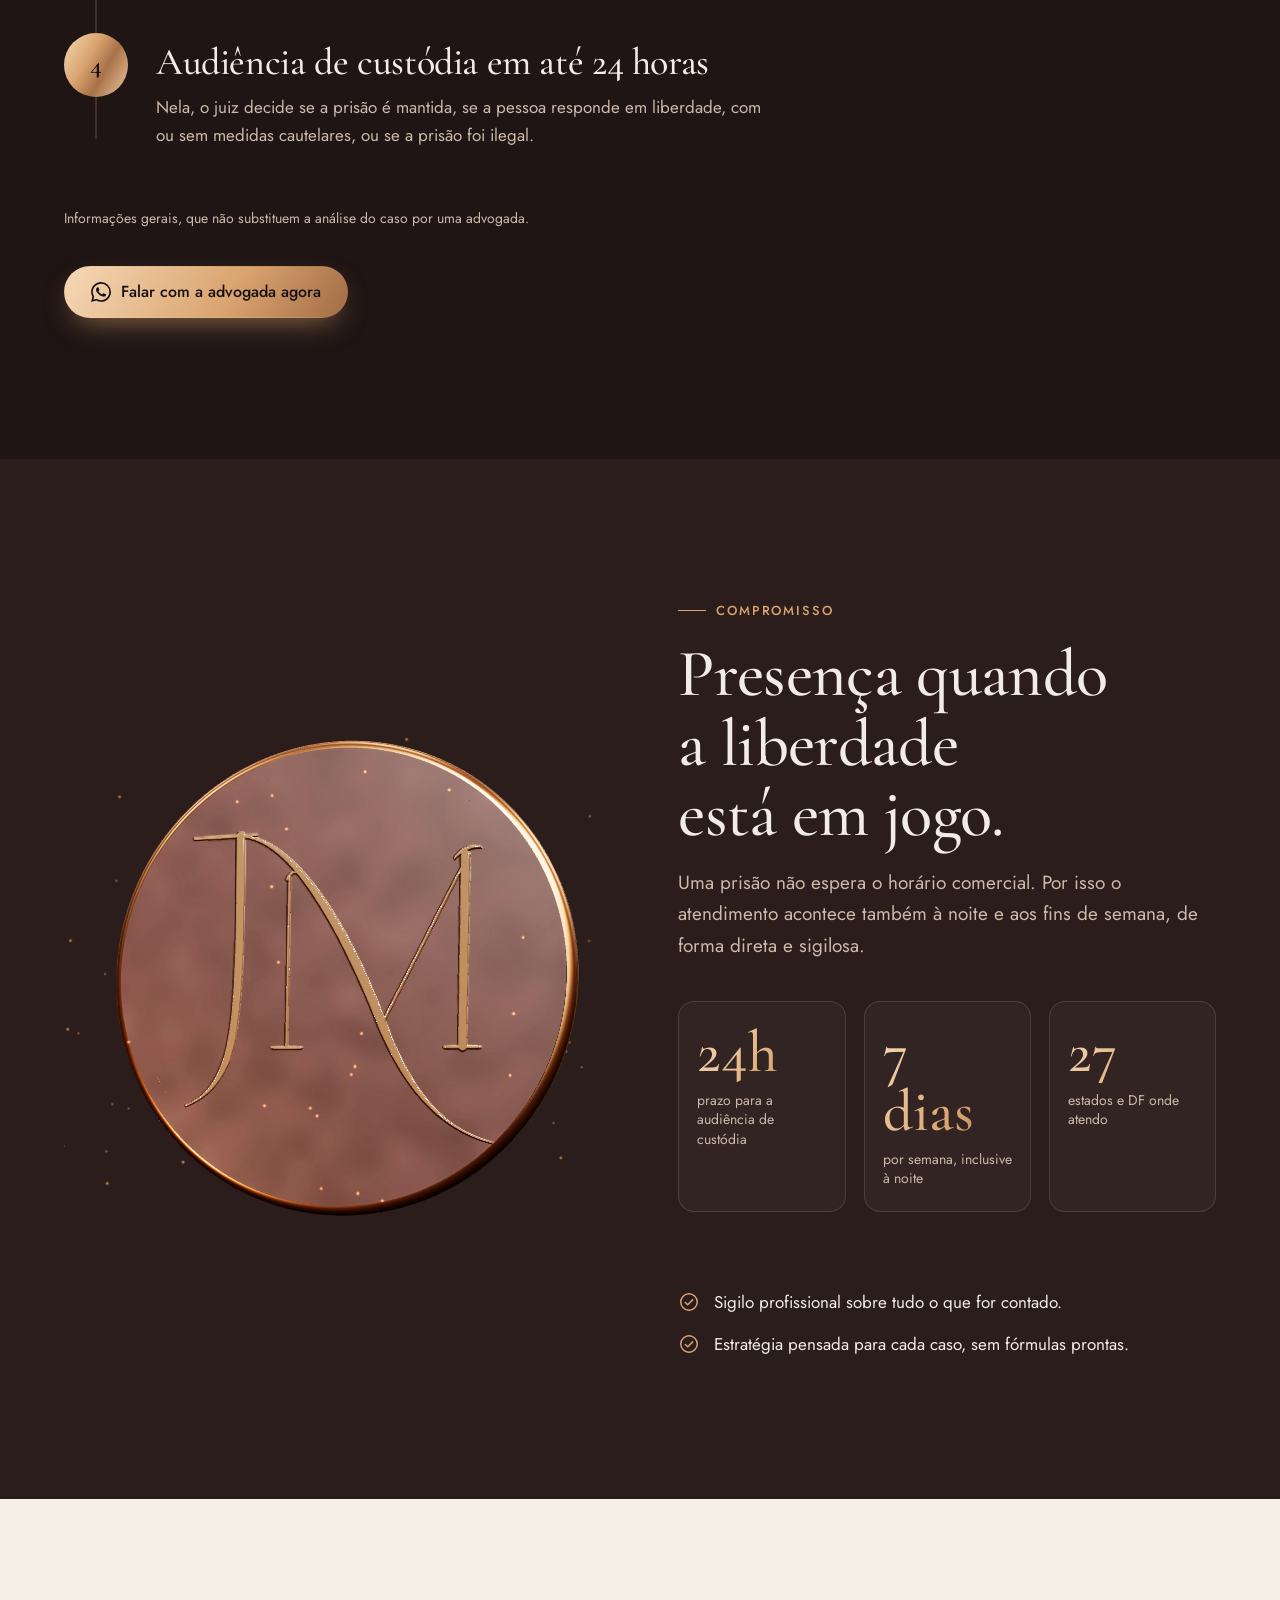
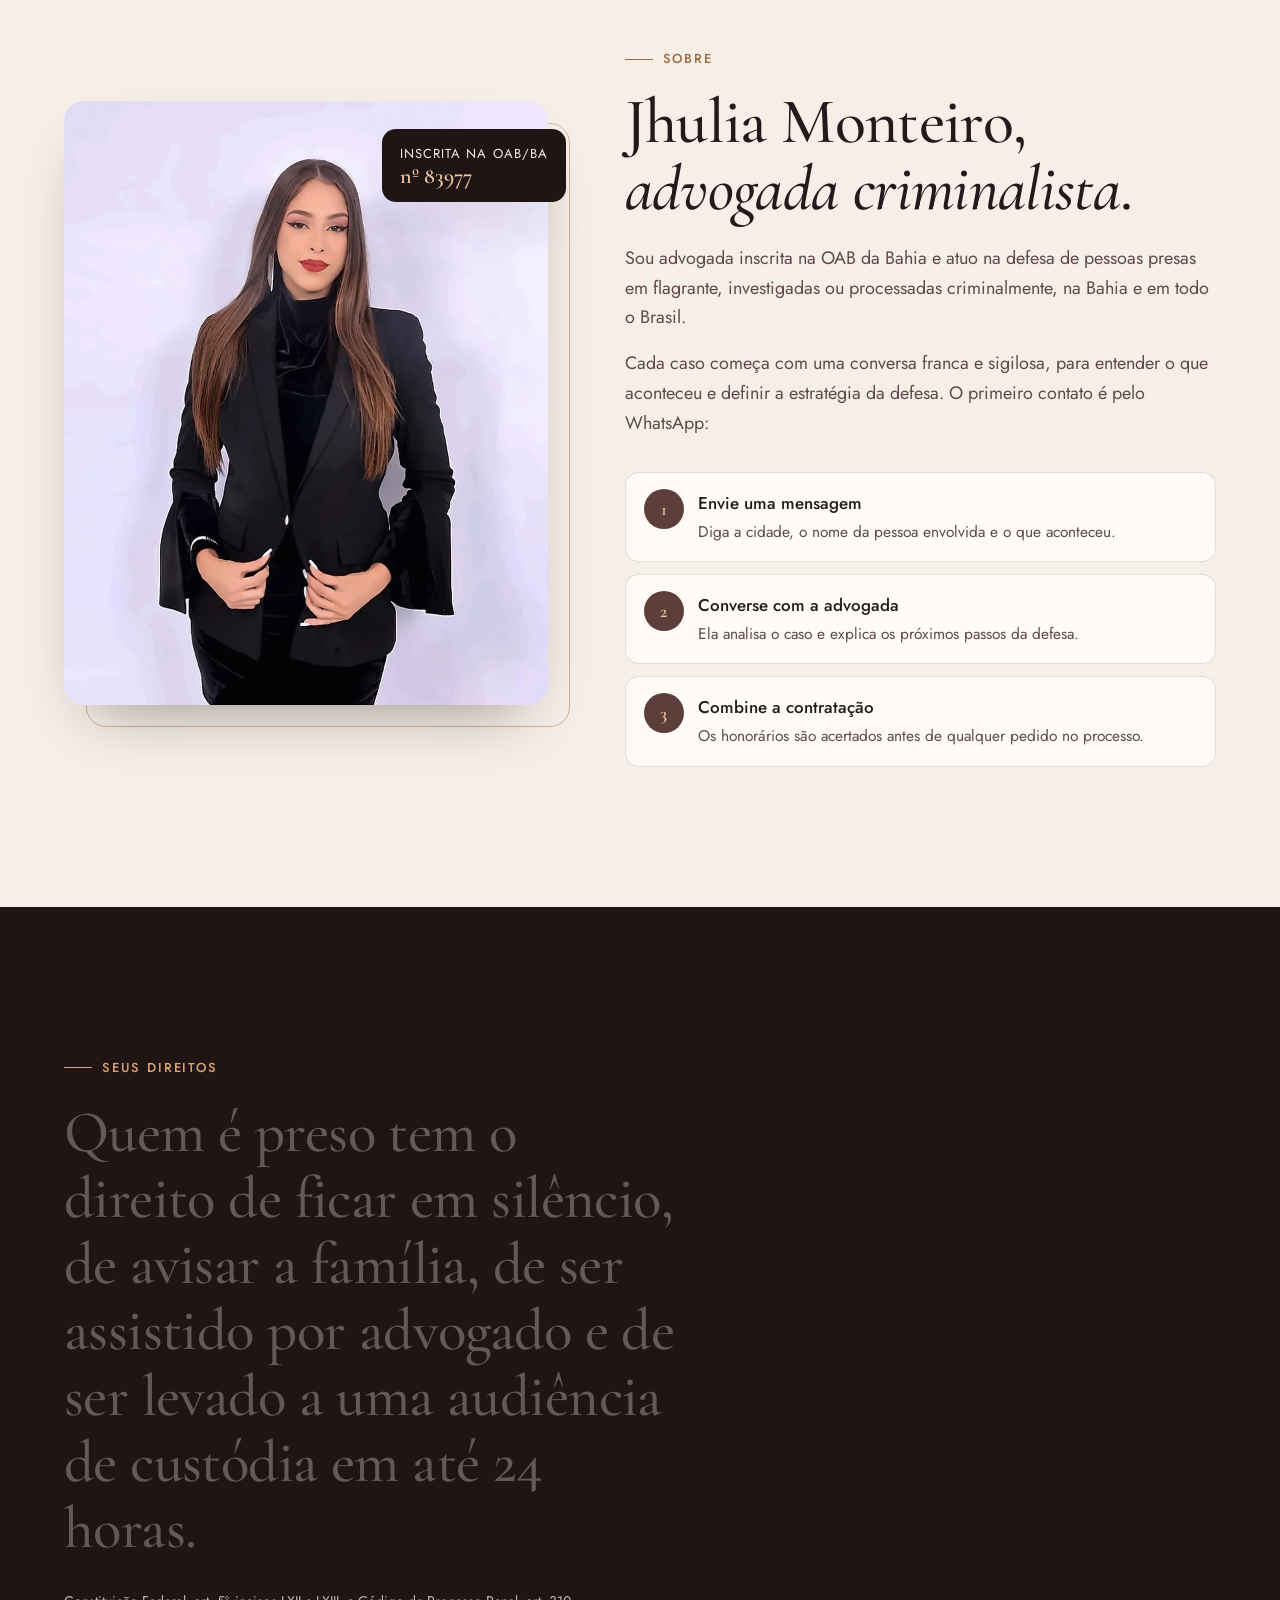
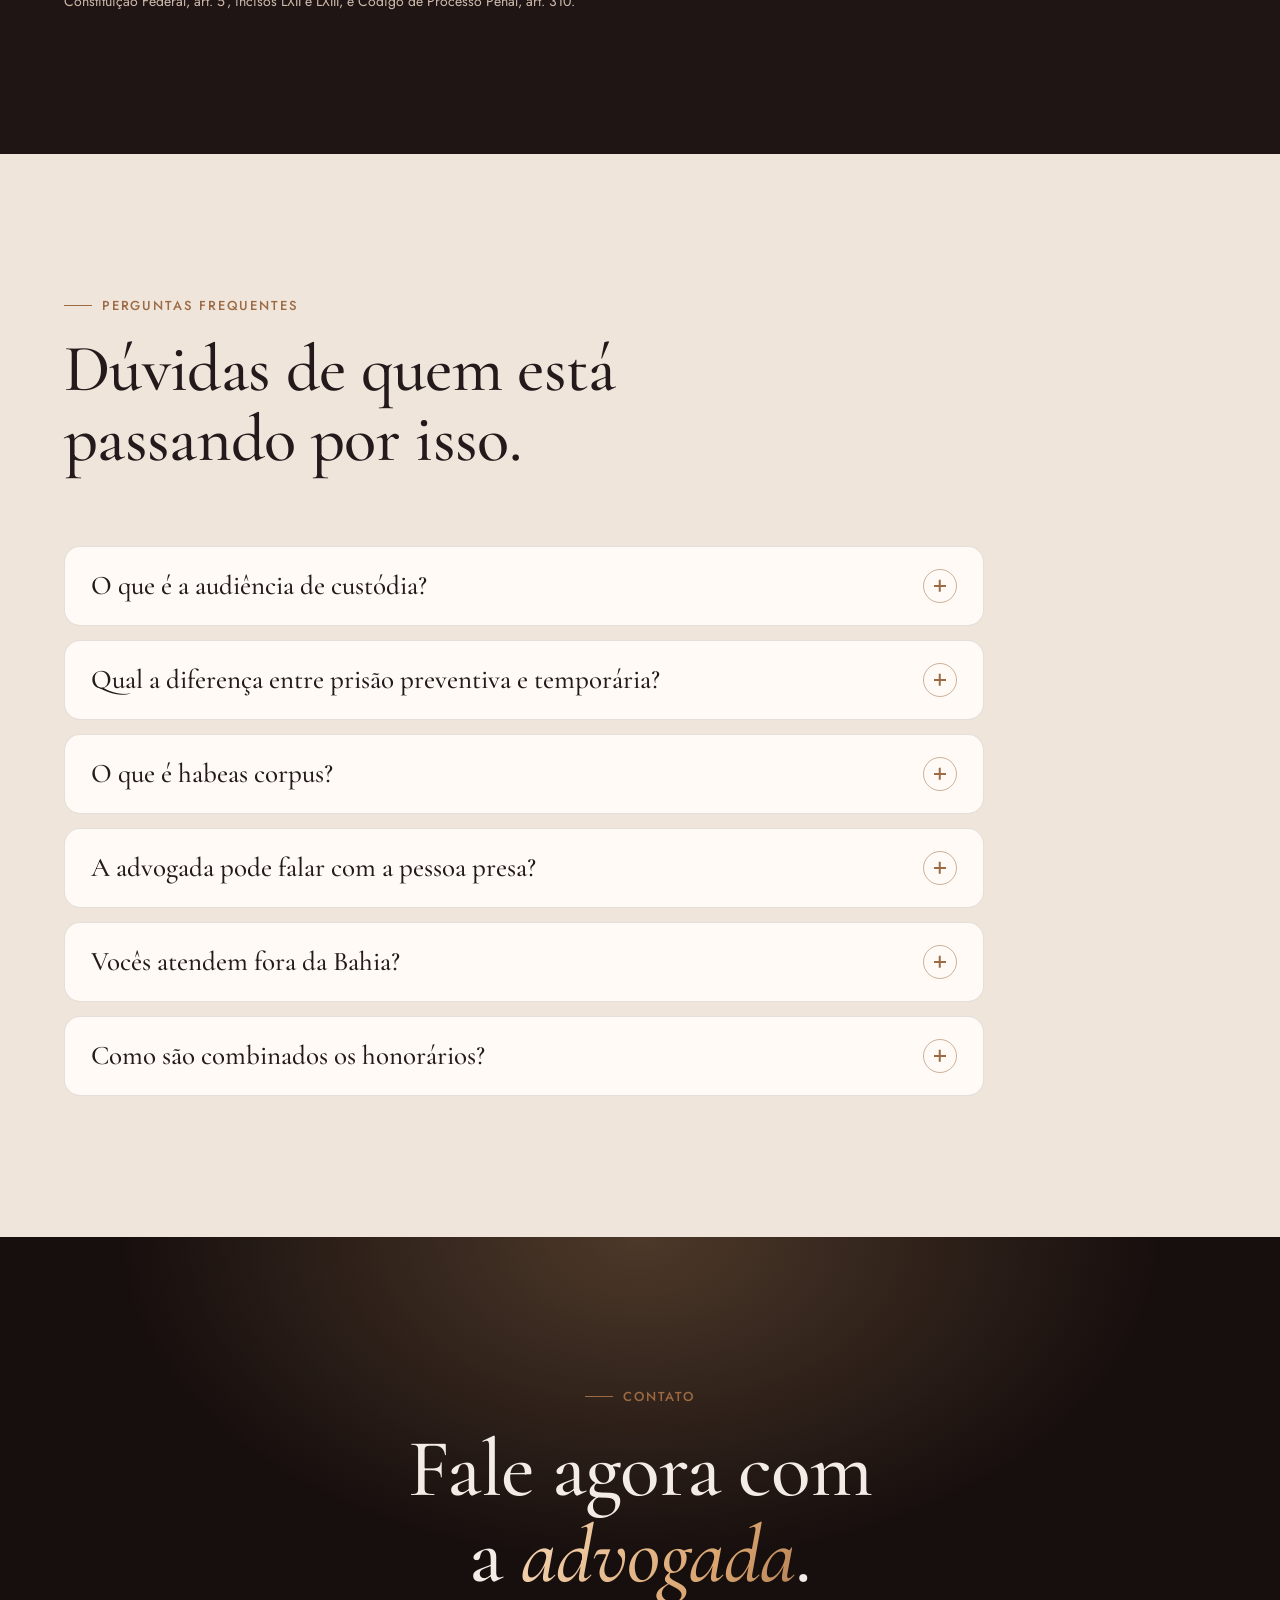
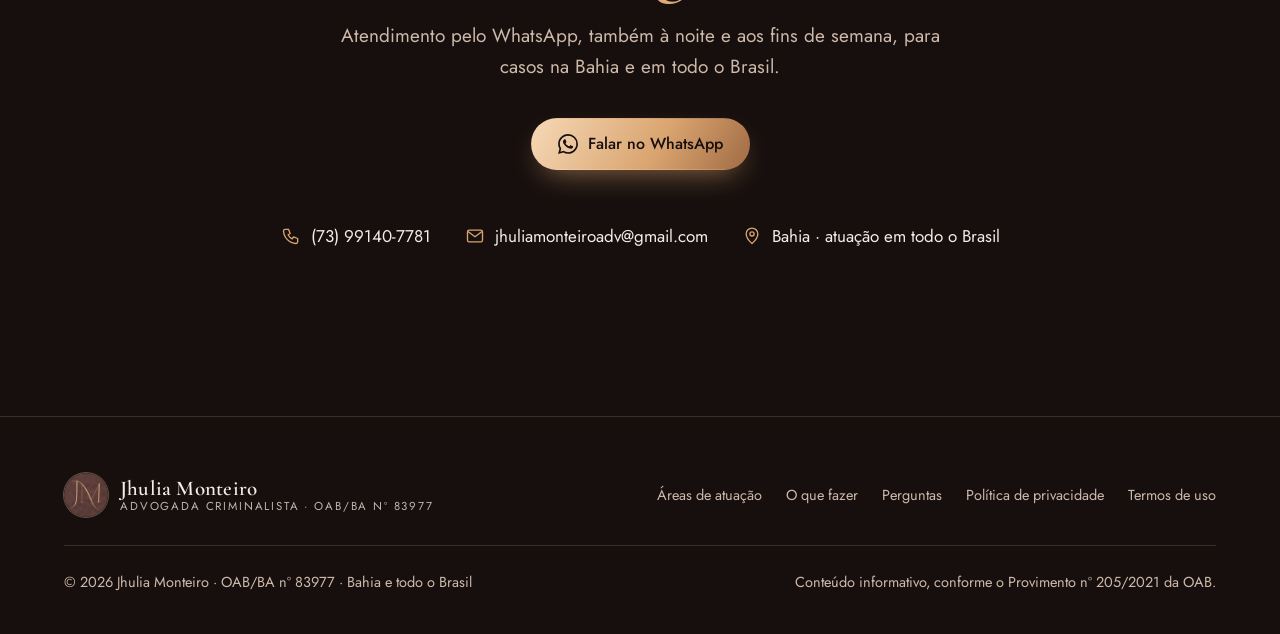
==== commit f9285598: "Novo visual: cores do logo, animações e medalha 3D Topo escuro com retrato e poeira dourada em 3D, f" ====
--- a/index.html
+++ b/index.html
@@ -1,20 +1,21 @@
 <!doctype html>
-<html lang="pt-BR" data-type="service" data-radius="soft" data-buttons="block" data-motion>
+<html lang="pt-BR" class="sem-js">
 <head>
 <meta charset="utf-8">
 <meta name="viewport" content="width=device-width, initial-scale=1, viewport-fit=cover">
-<!-- tela de carregamento: o relógio começa antes das folhas de estilo; só aparece se a página demorar mais de 0,4 s -->
 <script>setTimeout(function(){if(document.readyState!=='complete')document.documentElement.classList.add('is-loading')},400)</script>
-<link rel="preload" href="assets/img/cliente/logo-96.png" as="image" fetchpriority="high">
-<title>Jhulia Monteiro | Advogada criminalista na Bahia e no Brasil</title>
-<meta name="description" content="Defesa criminal em prisão em flagrante, prisão preventiva e processo criminal, na Bahia e em todo o Brasil. Atendimento também à noite e aos fins de semana, pelo WhatsApp.">
+<script>if(!matchMedia('(prefers-reduced-motion: reduce)').matches){document.documentElement.classList.add('pre');setTimeout(function(){document.documentElement.classList.remove('pre')},2500)}</script>
+<link rel="preload" href="assets/img/logo-192.png" as="image">
+<script type="application/ld+json">{"@context":"https://schema.org","@type":"Attorney","name":"Jhulia Monteiro","description":"Advogada criminalista: prisão em flagrante, audiência de custódia, habeas corpus, prisão preventiva e processo criminal.","url":"https://vinyciusgestao.github.io/jhulia-monteiro/","image":"https://vinyciusgestao.github.io/jhulia-monteiro/og.jpg","logo":"https://vinyciusgestao.github.io/jhulia-monteiro/assets/img/logo-512.png","telephone":"+55 73 99140-7781","email":"jhuliamonteiroadv@gmail.com","address":{"@type":"PostalAddress","addressRegion":"BA","addressCountry":"BR"},"areaServed":"BR","knowsLanguage":"pt-BR"}</script>
+<title>Jhulia Monteiro | Advogada criminalista na Bahia e em todo o Brasil</title>
+<meta name="description" content="Defesa criminal em prisão em flagrante, audiência de custódia, habeas corpus, prisão preventiva e processo criminal. Atendimento também à noite e aos fins de semana, pelo WhatsApp.">
 <link rel="canonical" href="https://vinyciusgestao.github.io/jhulia-monteiro/">
 <meta property="og:type" content="website">
 <meta property="og:locale" content="pt_BR">
 <meta property="og:site_name" content="Jhulia Monteiro | Advogada Criminalista">
 <meta property="og:url" content="https://vinyciusgestao.github.io/jhulia-monteiro/">
-<meta property="og:title" content="Jhulia Monteiro | Advogada criminalista">
-<meta property="og:description" content="Defesa criminal em flagrantes, prisões e processos, na Bahia e em todo o Brasil. Atendimento também à noite e aos fins de semana.">
+<meta property="og:title" content="Jhulia Monteiro | Advogada criminalista na Bahia e em todo o Brasil">
+<meta property="og:description" content="Defesa criminal em prisão em flagrante, audiência de custódia, habeas corpus, prisão preventiva e processo criminal. Atendimento também à noite e aos fins de semana, pelo WhatsApp.">
 <meta property="og:image" content="https://vinyciusgestao.github.io/jhulia-monteiro/og.jpg">
 <meta property="og:image:width" content="1200">
 <meta property="og:image:height" content="630">
@@ -25,254 +26,256 @@
 <link rel="icon" href="favicon-32x32.png" type="image/png" sizes="32x32">
 <link rel="apple-touch-icon" href="apple-touch-icon.png">
 <link rel="manifest" href="site.webmanifest">
-<meta name="theme-color" content="#f1ece7">
-<script type="application/ld+json">{"@context":"https://schema.org","@type":"Attorney","name":"Jhulia Monteiro","description":"Advogada criminalista: prisão em flagrante, prisão preventiva e processo criminal.","url":"https://vinyciusgestao.github.io/jhulia-monteiro/","image":"https://vinyciusgestao.github.io/jhulia-monteiro/og.jpg","telephone":"+55 73 99140-7781","email":"jhuliamonteiroadv@gmail.com","address":{"@type":"PostalAddress","addressRegion":"BA","addressCountry":"BR"},"areaServed":"BR","knowsLanguage":"pt-BR"}</script><meta name="site-kind" content="other">
-<meta name="page-type" content="service">
+<meta name="theme-color" content="#170f0e">
 <link rel="preconnect" href="https://fonts.googleapis.com">
 <link rel="preconnect" href="https://fonts.gstatic.com" crossorigin>
-<link href="https://fonts.googleapis.com/css2?family=Schibsted+Grotesk:wght@400..700&display=swap" rel="stylesheet">
-<link rel="stylesheet" href="assets/system.css">
-<link rel="stylesheet" href="assets/ui/cards.css">
-<link rel="stylesheet" href="assets/motion/motion.css">
-<link rel="stylesheet" href="assets/backgrounds/backgrounds.css">
-<link rel="stylesheet" href="assets/layout/layout.css">
-<link rel="stylesheet" href="assets/icons/icon.css">
-<link rel="stylesheet" href="assets/site.css">
-<style>
-/* tablet e celular: as seções empilhadas ocupam a altura certa de telas */
-@media (min-width: 640px) and (max-width: 799px) { #servicos .frame { --ratio: 38% !important; } }
-@media (min-width: 800px) and (max-width: 1023px) { #servicos .frame { --ratio: 56% !important; } }
-@media (min-width: 640px) and (max-width: 1023px) { #sobre .frame { --ratio: 50% !important; }
-  #contato .closing__links .grid > .span-6 { grid-column: 1 / -1; } #contato .closing__links .footer__col { grid-column: auto / span 6; } }
-@media (max-width: 639px) { #servicos, #sobre { --hm: 2; } #sobre .frame { --ratio: 125% !important; } }
-/* o nome no fechamento: 15 letras, tamanho ajustado à largura do .wrap */
-/* 1024 a 1279: texto mais largo (7 colunas) e foto em 5, para cada seção caber em uma tela */
-@media (min-width: 1024px) and (max-width: 1279px) {
-  #servicos .grid > .span-6:first-child, #sobre .grid > .span-6:first-child { grid-column: 1 / span 7; }
-  #servicos .grid > .frame, #sobre .grid > .frame { grid-column: 8 / span 5; }
-}
-/* quando os botões do topo empilham (1024), o link secundário alinha à margem esquerda */
-@media (min-width: 640px) { .hero .btn-row .btn--secondary { justify-content: flex-start; padding-inline: 0; } }
-/* celular: o mapa do site no rodapé repete o menu; ficam os contatos */
-@media (max-width: 639px) { #contato .footer__col { display: none; } }
-.hero__oab, .sobre__oab { font-size: var(--t-small); color: var(--muted); }
-.hero__oab { margin-top: var(--s-5); }
-.footer__contatos { list-style: none; padding: 0; margin: var(--s-4) 0 0; display: grid; gap: var(--s-2); }
-.footer__contatos a { display: inline-flex; align-items: center; min-height: 44px; }
-/* o retrato: quadrado no computador, 4:5 no celular */
-#sobre .frame--retrato { --ratio: 100%; }
-#sobre .section-head { margin-bottom: 0; }
-#flagrante, #preventiva, #processo, #primeiro-contato { scroll-margin-top: calc(var(--nav) + var(--s-6)); }
-/* a frase de direitos ocupa a tela: maior, no tamanho de um título de abertura */
-#direitos .mo-wh__text { font-size: clamp(34px, 4.3vw, 62px); line-height: 1.12; max-width: 28ch; }
-#direitos .direitos__next { margin-top: var(--s-7); }
-@media (max-width: 639px) { #contato .close__word { display: none; } }
-/* cor: texto e títulos em quase preto; o vinho fica para ações, links e o destaque da frase de direitos */
-#direitos .mo-wh__text strong { font-weight: 500; }
-/* MOVIMENTO (revisão de animações)
-   1. Barra fixa do WhatsApp no celular: entra com curva de gaveta (rápida no começo, pousa macio) e sai
-      mais depressa do que entra; quem reduz movimento vê só um esmaecer, sem deslizar. */
-@media (max-width: 639px) {
-  html .actionbar { --ease-drawer: cubic-bezier(.32, .72, 0, 1);
-    transition: transform 260ms var(--ease-drawer), visibility 0s; }
-  html .actionbar[data-bar="hidden"] { transition: transform 180ms cubic-bezier(.23, 1, .32, 1), visibility 0s 180ms; }
-}
-/* 2. Frase de direitos: as palavras em espera ficam a 60% da tinta (4:1 de contraste), legíveis antes
-      de acender; a troca de cor é curta e só de cor. */
-#direitos .mo-wh .mo-w { color: color-mix(in oklab, var(--ink) 60%, var(--bg)); transition: color 200ms ease; }
-#direitos .mo-wh .mo-w.is-on { color: var(--ink); }
-#direitos .mo-wh strong .mo-w.is-on { color: var(--accent); }
-/* 3. Telas de toque não têm hover: o sublinhado não fica "preso" depois de um toque (o foco do teclado continua) */
-@media (hover: none) {
-  html:not([data-motion="off"]) :is(.link, p a:not([class])):hover:not(:focus-visible) { background-size: 0% 1px, 100% 1px; }
-  html:not([data-motion="off"]) .footer ul a:hover:not(:focus-visible) { background-size: 0% 1px, 0% 1px; }
-}
-/* 4. Movimento reduzido: nada desliza, sobe ou cresce, mas as mudanças de cor e de opacidade continuam
-      suaves (150 ms), em vez de saltos secos; a frase de direitos já aparece inteira na cor final. */
-@media (prefers-reduced-motion: reduce) {
-  html:not([data-motion="off"]) :is(.btn, .nav__link, .link, p a:not([class]), .footer ul a, .nav__toggle) {
-    transition-property: color, background-color, border-color, opacity !important;
-    transition-duration: 150ms !important; transition-timing-function: ease !important; }
-  #direitos .mo-wh .mo-w { color: var(--ink); transition: none; }
-  #direitos .mo-wh strong .mo-w { color: var(--accent); }
-  @media (max-width: 639px) {
-    html .actionbar, html .actionbar[data-bar="hidden"] { transform: none !important;
-      transition: opacity 150ms ease, visibility 0s !important; }
-    html .actionbar[data-bar="hidden"] { opacity: 0; transition: opacity 150ms ease, visibility 0s 150ms !important; }
-    html .actionbar:not([data-bar="shown"], [data-bar="always"]) { opacity: 0; }
-  }
-}
-#contato .close__word { font-size: clamp(40px, 8.2vw, 120px); line-height: 1.05; white-space: nowrap; }
-</style>
-<style>
-:root {
-  /* cores do logo da cliente: o marrom do círculo e o cobre das letras */
-  --p-bg: #f1ece7; --p-surface: #e7dfd8; --p-ink: #241a1b; --p-muted: #5f4a4c;
-  --p-accent: #5c3f3b; --p-accent-ink: #f1ece7; --p-action: #5c3f3b; --p-action-ink: #f1ece7;
-  --p-inv-bg: #5c3f3b; --p-inv-surface: #684944; --p-inv-ink: #f3ece6; --p-inv-muted: #d8c3b4;
-  --p-inv-accent: #e2b487; --p-inv-accent-ink: #3a2725; --p-inv-action: #e2b487; --p-inv-action-ink: #3a2725;
-  --font-display: "Schibsted Grotesk", system-ui, sans-serif;
-  --font-text: "Schibsted Grotesk", system-ui, sans-serif;
-  --display-weight: 400;
-  --display-tracking: -0.035em;
-  --display-tracking-xl: -0.042em;
-  --ly-scale: 0.98;
-}
-</style>
-<script>document.documentElement.classList.add('m-enter');setTimeout(()=>document.documentElement.classList.add('m-enter-done'),700)</script>
-<script>document.documentElement.classList.add('mo-js');setTimeout(()=>document.documentElement.classList.add('mo-safe'),2500)</script>
-<link rel="modulepreload" href="assets/moments/moments.js">
-<link rel="modulepreload" href="assets/moments/lib.js">
-<link rel="modulepreload" href="assets/moments/word-highlight/moment.js">
+<link href="https://fonts.googleapis.com/css2?family=Cormorant+Garamond:ital,wght@0,500;0,600;1,400;1,500&family=Jost:wght@400;500&display=swap" rel="stylesheet">
+<link rel="stylesheet" href="assets/css/site.css">
 </head>
-<body>
-<div class="loader" aria-hidden="true"><img src="assets/img/cliente/logo-96.png" width="72" height="72" alt=""></div>
-<!-- type: service
-     deal: hero statement (sem fotografia forte da cliente: o topo é tipográfico), nav nav-centre, close close-photo
-     dealt, refeito como close-word (só há duas fotografias, já usadas acima),
-     footer footer-columns, rhythm dark-band (a seção Sobre), buttons block, mark ring, grounds none
-     palette oxblood-grey: cinza de pedra e vinho, a sobriedade de um escritório de advocacia e a cor das capas de
-     códigos e processos.
-     moments: word-highlight na seção #direitos -->
-
-<header class="nav nav--centre">
-  <div class="wrap nav__bar">
-    <a class="skip-link" href="#conteudo">Pular para o conteúdo</a>
-    <a class="nav__logo" href="#top"><img class="logo-jm" src="assets/img/cliente/logo-96.png" srcset="assets/img/cliente/logo-96.png 1x, assets/img/cliente/logo-192.png 2x" width="40" height="40" alt="">Jhulia Monteiro</a>
-    <nav class="nav__links" aria-label="Principal">
-      <div class="nav__item"><a class="nav__link" href="#top">Início</a></div>
-      <div class="nav__item"><a class="nav__link" href="#servicos">Serviços</a></div>
-      <div class="nav__item"><a class="nav__link" href="#sobre">Sobre</a></div>
-      <div class="nav__item"><a class="nav__link" href="#contato">Contato</a></div>
+<body id="topo">
+<a class="pular" href="#conteudo">Pular para o conteúdo</a>
+<div class="loader" aria-hidden="true"><img src="assets/img/logo-192.png" width="84" height="84" alt=""></div>
+<header class="topo">
+  <div class="wrap topo__barra">
+    <a class="marca" href="#topo"><img src="assets/img/logo-96.png" srcset="assets/img/logo-96.png 1x, assets/img/logo-192.png 2x" width="44" height="44" alt=""><span><strong>Jhulia Monteiro</strong><small>Advogada criminalista</small></span></a>
+    <nav class="menu" id="menu" aria-label="Principal">
+      <a href="#areas">Áreas</a>
+      <a href="#o-que-fazer">O que fazer</a>
+      <a href="#sobre">Sobre</a>
+      <a href="#perguntas">Perguntas</a>
+      <a href="#contato">Contato</a>
     </nav>
-    <div class="nav__actions">
-      <a class="btn btn--primary" href="https://wa.me/5573991407781?text=Ol%C3%A1%2C%20Dra.%20Jhulia.%20Preciso%20falar%20sobre%20um%20caso%20criminal." rel="noopener">Falar no WhatsApp</a>
-    </div>
-    <button class="nav__toggle" type="button" aria-expanded="false" aria-label="Menu">
-      <svg width="18" height="18" viewBox="0 0 18 18" aria-hidden="true"><path d="M2 5h14M2 13h14" stroke="currentColor" stroke-width="1.6" stroke-linecap="round"/></svg>
-    </button>
+    <a class="btn btn--cobre" href="https://wa.me/5573991407781?text=Ol%C3%A1%2C%20Dra.%20Jhulia.%20Preciso%20falar%20sobre%20um%20caso%20criminal." rel="noopener"><svg viewBox="0 0 24 24" aria-hidden="true" fill="currentColor"><path d="M17.472 14.382c-.297-.149-1.758-.867-2.03-.967-.273-.099-.471-.148-.67.15-.197.297-.767.966-.94 1.164-.173.199-.347.223-.644.075-.297-.15-1.255-.463-2.39-1.475-.883-.788-1.48-1.761-1.653-2.059-.173-.297-.018-.458.13-.606.134-.133.298-.347.446-.52.149-.174.198-.298.298-.497.099-.198.05-.371-.025-.52-.075-.149-.669-1.612-.916-2.207-.242-.579-.487-.5-.669-.51-.173-.008-.371-.01-.57-.01-.198 0-.52.074-.792.372-.272.297-1.04 1.016-1.04 2.479 0 1.462 1.065 2.875 1.213 3.074.149.198 2.096 3.2 5.077 4.487.709.306 1.262.489 1.694.625.712.227 1.36.195 1.871.118.571-.085 1.758-.719 2.006-1.413.248-.694.248-1.289.173-1.413-.074-.124-.272-.198-.57-.347m-5.421 7.403h-.004a9.87 9.87 0 01-5.031-1.378l-.361-.214-3.741.982.998-3.648-.235-.374a9.86 9.86 0 01-1.51-5.26c.001-5.45 4.436-9.884 9.888-9.884 2.64 0 5.122 1.03 6.988 2.898a9.825 9.825 0 012.893 6.994c-.003 5.45-4.437 9.884-9.885 9.884m8.413-18.297A11.815 11.815 0 0012.05 0C5.495 0 .16 5.335.157 11.892c0 2.096.547 4.142 1.588 5.945L.057 24l6.305-1.654a11.882 11.882 0 005.683 1.448h.005c6.554 0 11.89-5.335 11.893-11.893a11.821 11.821 0 00-3.48-8.413z"/></svg>Falar no WhatsApp</a>
+    <button class="botao-menu" type="button" aria-expanded="false" aria-controls="menu" aria-label="Abrir menu"><span></span><span></span></button>
   </div>
 </header>
 
-<main id="top">
-  <section class="hero hero--split" id="conteudo" data-enter aria-labelledby="hero-h">
-    <div class="wrap"><div class="hero-text grid hero__grid">
-      <div class="hero__text span-5">
-        <h1 id="hero-h">Advogada criminalista na Bahia e no Brasil</h1>
-        <p class="hero__lead">Jhulia Monteiro faz a defesa de quem foi preso em flagrante, teve a prisão decretada ou responde a processo criminal. Atende também à noite e aos fins de semana.</p>
-        <div class="btn-row">
-          <a class="btn btn--primary" href="https://wa.me/5573991407781?text=Ol%C3%A1%2C%20Dra.%20Jhulia.%20Preciso%20falar%20sobre%20um%20caso%20criminal." rel="noopener">Falar no WhatsApp<svg class="m-arrow" viewBox="0 0 12 12" aria-hidden="true"><path class="m-arrow__stem" d="M1 6h8"/><path class="m-arrow__head" d="M4.5 2.5 8 6l-3.5 3.5"/></svg></a>
-          <a class="btn btn--secondary" href="#servicos">Ver as áreas de atuação</a>
-        </div>
-        <p class="hero__oab">OAB/BA nº 83977</p>
-      </div>
-      <div class="hero__media span-6 start-7">
-        <img src="assets/img/cliente/retrato-externo-960.webp" srcset="assets/img/cliente/retrato-externo-500.webp 500w, assets/img/cliente/retrato-externo-960.webp 960w, assets/img/cliente/retrato-externo-1400.webp 1400w" sizes="(max-width: 1023px) 100vw, 44vw" width="1542" height="2000" alt="Retrato de Jhulia Monteiro, advogada criminalista, de blazer preto" style="--ly-pos: 50% 22%" fetchpriority="high" data-source="client" data-subject="portrait">
-      </div>
-    </div></div>
-  </section>
-
-  <section class="section" id="servicos" aria-labelledby="servicos-h">
-    <div class="wrap">
-      <div class="section-head">
-        <h2 id="servicos-h">Áreas de atuação. <span class="muted">Da delegacia ao tribunal.</span></h2>
-        <p>Encontre a situação mais próxima da sua. Em todas, o primeiro passo é uma mensagem pelo WhatsApp.</p>
-      </div>
-      <div class="grid grid--top">
-        <div class="span-6 stack-5">
-          <ul class="rows">
-            <li id="flagrante"><span class="rows__name">Prisão em flagrante</span><p>Acompanhamento na delegacia e na audiência de custódia, com pedido de soltura: liberdade provisória ou, se a prisão foi ilegal, relaxamento.</p></li>
-            <li id="preventiva"><span class="rows__name">Prisão preventiva e temporária</span><p>Pedidos para revogar a prisão e habeas corpus, o pedido urgente ao tribunal contra uma prisão ilegal, na Bahia e em outros estados.</p></li>
-            <li id="processo"><span class="rows__name">Processo criminal</span><p>Defesa em todas as fases, da investigação na delegacia ao julgamento: a resposta à acusação, as audiências, as alegações finais e os recursos.</p></li>
-          </ul>
-          <p><a class="link" href="#direitos">Ver os direitos de quem é preso</a></p>
-        </div>
-        <!-- foto provisória: troque pela foto do escritório ou do trabalho da Dra. Jhulia -->
-        <div class="frame frame--photo span-6 start-7" style="--ratio: 75%">
-          <img class="frame__img" src="assets/img/photo-c877.webp" srcset="assets/img/photo-c877-500.webp 500w, assets/img/photo-c877-960.webp 960w, assets/img/photo-c877.webp 1280w" sizes="(max-width: 639px) 100vw, (max-width: 1023px) 100vw, 50vw" width="1280" height="853" alt="Pilhas de livros vistas de perto" loading="lazy" decoding="async" data-source="library-057" data-subject="desk">
-        </div>
-      </div>
-    </div>
-  </section>
-
-  <section class="section statement" id="direitos" data-moment="word-highlight" aria-label="Direitos de quem é preso">
-    <div class="wrap">
-      <p class="mo-wh__text">Quem é preso em flagrante tem o direito de ficar em silêncio, de avisar a família e de ser assistido por advogado, e deve ser levado a uma <strong>audiência de custódia</strong> em até 24 horas.</p>
-      <p class="direitos__next"><a class="link" href="#primeiro-contato">Ver o que fazer no primeiro contato</a></p>
-    </div>
-  </section>
-
-  <section class="section ground-inverse" id="sobre" aria-labelledby="sobre-h">
-    <div class="wrap">
-      <div class="grid grid--top">
-        <div class="span-6 stack-6">
-          <div class="section-head">
-            <h2 id="sobre-h">Jhulia Monteiro, advogada criminalista</h2>
-            <p>Com base na Bahia, atende casos criminais em todo o Brasil. O primeiro contato é pelo WhatsApp, direto com a advogada.</p>
-            <p class="sobre__oab">Inscrita na OAB/BA sob o nº 83977.</p>
-          </div>
-          <div class="stack-4" id="primeiro-contato">
-            <h3>Primeiro contato pelo WhatsApp em 3 passos</h3>
-            <ol class="rows">
-              <li><span class="rows__name">1. Envie uma mensagem</span><p>Diga a cidade, o nome da pessoa envolvida e o que aconteceu.</p></li>
-              <li><span class="rows__name">2. Converse com a advogada</span><p>Ela lê o caso e explica quais são os próximos passos da defesa.</p></li>
-              <li><span class="rows__name">3. Combine a contratação</span><p>Os honorários são acertados antes de qualquer pedido no processo.</p></li>
-            </ol>
-          </div>
-        </div>
-        <div class="frame frame--photo frame--retrato span-6 start-7">
-          <img class="frame__img" src="assets/img/cliente/retrato-estudio-960.webp" srcset="assets/img/cliente/retrato-estudio-500.webp 500w, assets/img/cliente/retrato-estudio-960.webp 960w, assets/img/cliente/retrato-estudio-1400.webp 1400w" sizes="(max-width: 639px) 100vw, (max-width: 1023px) 100vw, 50vw" width="1566" height="2000" alt="Jhulia Monteiro de blazer preto, em estúdio" loading="lazy" decoding="async" style="object-position: 50% 18%" data-source="client" data-subject="portrait">
-        </div>
-      </div>
+<main id="conteudo">
+  <section class="hero escuro" aria-labelledby="hero-h">
+    <div class="hero__fundo" data-3d="poeira"></div>
+    <div class="wrap hero__grade">
+      <div class="hero__texto">
+        <p class="rotulo" data-intro="texto">OAB/BA nº 83977 · Bahia e todo o Brasil</p>
+        <h1 id="hero-h" data-intro="titulo"><span class="linha"><span>Defesa criminal</span></span> <span class="linha"><span><em class="ouro">estratégica</em>, do</span></span> <span class="linha"><span>flagrante ao julgamento.</span></span></h1>
+        <p class="hero__lead" data-intro="texto">Sou Jhulia Monteiro, advogada criminalista. Atuo em prisões em flagrante, audiências de custódia, prisões preventivas e processos criminais, com atendimento também à noite e aos fins de semana.</p>
+        <div class="hero__acoes" data-intro="texto">
+          <a class="btn btn--cobre" href="https://wa.me/5573991407781?text=Ol%C3%A1%2C%20Dra.%20Jhulia.%20Preciso%20falar%20sobre%20um%20caso%20criminal." rel="noopener" data-cta-topo><svg viewBox="0 0 24 24" aria-hidden="true" fill="currentColor"><path d="M17.472 14.382c-.297-.149-1.758-.867-2.03-.967-.273-.099-.471-.148-.67.15-.197.297-.767.966-.94 1.164-.173.199-.347.223-.644.075-.297-.15-1.255-.463-2.39-1.475-.883-.788-1.48-1.761-1.653-2.059-.173-.297-.018-.458.13-.606.134-.133.298-.347.446-.52.149-.174.198-.298.298-.497.099-.198.05-.371-.025-.52-.075-.149-.669-1.612-.916-2.207-.242-.579-.487-.5-.669-.51-.173-.008-.371-.01-.57-.01-.198 0-.52.074-.792.372-.272.297-1.04 1.016-1.04 2.479 0 1.462 1.065 2.875 1.213 3.074.149.198 2.096 3.2 5.077 4.487.709.306 1.262.489 1.694.625.712.227 1.36.195 1.871.118.571-.085 1.758-.719 2.006-1.413.248-.694.248-1.289.173-1.413-.074-.124-.272-.198-.57-.347m-5.421 7.403h-.004a9.87 9.87 0 01-5.031-1.378l-.361-.214-3.741.982.998-3.648-.235-.374a9.86 9.86 0 01-1.51-5.26c.001-5.45 4.436-9.884 9.888-9.884 2.64 0 5.122 1.03 6.988 2.898a9.825 9.825 0 012.893 6.994c-.003 5.45-4.437 9.884-9.885 9.884m8.413-18.297A11.815 11.815 0 0012.05 0C5.495 0 .16 5.335.157 11.892c0 2.096.547 4.142 1.588 5.945L.057 24l6.305-1.654a11.882 11.882 0 005.683 1.448h.005c6.554 0 11.89-5.335 11.893-11.893a11.821 11.821 0 00-3.48-8.413z"/></svg>Falar no WhatsApp</a>
+          <a class="btn btn--contorno" href="#o-que-fazer">Alguém foi preso? Veja o que fazer</a>
+        </div>
+        <ul class="hero__selos" data-intro="texto">
+          <li><svg viewBox="0 0 24 24" aria-hidden="true" fill="none" stroke="currentColor" stroke-width="1.6" stroke-linecap="round" stroke-linejoin="round"><path d="M20 14.5A8 8 0 0 1 9.5 4a8 8 0 1 0 10.5 10.5z"/></svg>Noites e fins de semana</li>
+          <li><svg viewBox="0 0 24 24" aria-hidden="true" fill="none" stroke="currentColor" stroke-width="1.6" stroke-linecap="round" stroke-linejoin="round"><path d="M12 21s-7-6.2-7-11.5A7 7 0 0 1 19 9.5C19 14.8 12 21 12 21z"/><circle cx="12" cy="9.5" r="2.5"/></svg>Bahia e todo o Brasil</li>
+          <li><svg viewBox="0 0 24 24" aria-hidden="true" fill="none" stroke="currentColor" stroke-width="1.6" stroke-linecap="round" stroke-linejoin="round"><rect x="5" y="10.5" width="14" height="10" rx="2"/><path d="M8 10.5V7.5a4 4 0 0 1 8 0v3"/></svg>Sigilo profissional</li>
+        </ul>
+      </div>
+      <div class="retrato">
+        <span class="retrato__anel" aria-hidden="true"></span>
+        <div class="retrato__moldura"><img src="assets/img/retrato-externo-960.webp" srcset="assets/img/retrato-externo-500.webp 500w, assets/img/retrato-externo-960.webp 960w, assets/img/retrato-externo-1400.webp 1400w" sizes="(max-width: 980px) 86vw, 470px" width="1542" height="2000" alt="Retrato de Jhulia Monteiro, advogada criminalista, de blazer preto" fetchpriority="high"></div>
+        <div class="retrato__cartao"><img class="medalha-mini" src="assets/img/logo-192.png" width="64" height="64" alt=""><div><strong>Atendimento direto</strong><span>com a própria advogada</span></div></div>
+      </div>
+    </div>
+    <span class="rolar" aria-hidden="true"></span>
+  </section>
+
+  <div class="faixa" aria-hidden="true"><div class="faixa__trilho"><div class="faixa__grupo"><span>Prisão em flagrante</span><span>Audiência de custódia</span><span>Habeas corpus</span><span>Liberdade provisória</span><span>Prisão preventiva</span><span>Prisão temporária</span><span>Inquérito policial</span><span>Resposta à acusação</span><span>Recursos criminais</span></div><div class="faixa__grupo"><span>Prisão em flagrante</span><span>Audiência de custódia</span><span>Habeas corpus</span><span>Liberdade provisória</span><span>Prisão preventiva</span><span>Prisão temporária</span><span>Inquérito policial</span><span>Resposta à acusação</span><span>Recursos criminais</span></div></div></div>
+
+  <section class="secao claro" id="areas" aria-labelledby="areas-h">
+    <div class="wrap">
+      <div class="cabeca" data-revelar>
+        <span class="rotulo">Áreas de atuação</span>
+        <h2 id="areas-h">Da delegacia ao tribunal, em cada etapa.</h2>
+        <p>A defesa criminal começa no momento da prisão e acompanha a pessoa até a decisão final. Estas são as situações em que atuo.</p>
+      </div>
+      <div class="areas">
+        <article class="area" data-revelar>
+          <span class="area__num" aria-hidden="true">01</span>
+          <div class="area__icone"><svg viewBox="0 0 24 24" aria-hidden="true" fill="none" stroke="currentColor" stroke-width="1.5" stroke-linecap="round" stroke-linejoin="round"><circle cx="7" cy="15" r="4"/><circle cx="17" cy="15" r="4"/><path d="M7 11V7a2 2 0 0 1 4 0M17 11V7a2 2 0 0 0-4 0M11 7h2"/></svg></div>
+          <h3>Prisão em flagrante</h3>
+          <p>Atuação imediata na delegacia: acompanhamento do depoimento, análise do auto de prisão e orientação à família.</p>
+        </article>
+        <article class="area" data-revelar>
+          <span class="area__num" aria-hidden="true">02</span>
+          <div class="area__icone"><svg viewBox="0 0 24 24" aria-hidden="true" fill="none" stroke="currentColor" stroke-width="1.5" stroke-linecap="round" stroke-linejoin="round"><path d="M12 3v18M5 21h14M5 7h14"/><path d="m5 7-3 7a3 3 0 0 0 6 0zM19 7l-3 7a3 3 0 0 0 6 0z"/></svg></div>
+          <h3>Audiência de custódia</h3>
+          <p>Defesa na audiência em que o juiz decide se a prisão continua, com pedido de liberdade provisória ou de relaxamento da prisão ilegal.</p>
+        </article>
+        <article class="area" data-revelar>
+          <span class="area__num" aria-hidden="true">03</span>
+          <div class="area__icone"><svg viewBox="0 0 24 24" aria-hidden="true" fill="none" stroke="currentColor" stroke-width="1.5" stroke-linecap="round" stroke-linejoin="round"><path d="M12 3 4 6v6c0 4.5 3.4 8.3 8 9 4.6-.7 8-4.5 8-9V6z"/><path d="m8.5 12 2.5 2.5 4.5-5"/></svg></div>
+          <h3>Habeas corpus</h3>
+          <p>Pedido urgente ao tribunal para fazer cessar uma prisão ilegal ou a ameaça de uma prisão sem fundamento.</p>
+        </article>
+        <article class="area" data-revelar>
+          <span class="area__num" aria-hidden="true">04</span>
+          <div class="area__icone"><svg viewBox="0 0 24 24" aria-hidden="true" fill="none" stroke="currentColor" stroke-width="1.5" stroke-linecap="round" stroke-linejoin="round"><circle cx="12" cy="12" r="8.5"/><path d="M12 7.5V12l3 2"/></svg></div>
+          <h3>Prisão preventiva e temporária</h3>
+          <p>Pedidos de revogação, de substituição por medidas cautelares, como o monitoramento eletrônico, e controle dos prazos da prisão.</p>
+        </article>
+        <article class="area" data-revelar>
+          <span class="area__num" aria-hidden="true">05</span>
+          <div class="area__icone"><svg viewBox="0 0 24 24" aria-hidden="true" fill="none" stroke="currentColor" stroke-width="1.5" stroke-linecap="round" stroke-linejoin="round"><circle cx="10.5" cy="10.5" r="6"/><path d="m20 20-5-5M8 10.5h5"/></svg></div>
+          <h3>Inquérito policial</h3>
+          <p>Acompanhamento da investigação desde o início: depoimentos, acesso aos autos e pedidos de diligências em favor da defesa.</p>
+        </article>
+        <article class="area" data-revelar>
+          <span class="area__num" aria-hidden="true">06</span>
+          <div class="area__icone"><svg viewBox="0 0 24 24" aria-hidden="true" fill="none" stroke="currentColor" stroke-width="1.5" stroke-linecap="round" stroke-linejoin="round"><path d="M4 5.5A2.5 2.5 0 0 1 6.5 3H20v15H6.5A2.5 2.5 0 0 0 4 20.5z"/><path d="M4 20.5A2.5 2.5 0 0 0 6.5 23H20v-5M8 7h8M8 10.5h6"/></svg></div>
+          <h3>Processo criminal e recursos</h3>
+          <p>Defesa em todas as fases: resposta à acusação, audiências, alegações finais, apelação e recursos aos tribunais.</p>
+        </article>
+      </div>
+    </div>
+  </section>
+
+  <section class="secao escuro" id="o-que-fazer" aria-labelledby="fazer-h">
+    <div class="wrap">
+      <div class="cabeca" data-revelar>
+        <span class="rotulo">Alguém foi preso?</span>
+        <h2 id="fazer-h">O que fazer nas <em class="ouro">primeiras horas</em>.</h2>
+        <p>As primeiras horas depois de uma prisão são as mais importantes para a defesa. Siga estes passos e fale com a advogada o quanto antes.</p>
+      </div>
+      <div class="passos">
+        <span class="passos__linha" aria-hidden="true"><i></i></span>
+        <div class="passo" data-revelar>
+          <span class="passo__n">1</span>
+          <div><h3>Não fale sobre o caso sem advogado</h3><p>Quem é preso tem o direito de ficar em silêncio. O que for dito na delegacia pode ser usado no processo, então a orientação é aguardar a defesa.</p></div>
+        </div>
+        <div class="passo" data-revelar>
+          <span class="passo__n">2</span>
+          <div><h3>Descubra onde a pessoa está</h3><p>Pergunte para qual delegacia ou unidade ela foi levada e anote o nome completo, a data de nascimento e o horário da prisão.</p></div>
+        </div>
+        <div class="passo" data-revelar>
+          <span class="passo__n">3</span>
+          <div><h3>Chame a advogada imediatamente</h3><p>Quanto antes a defesa começa, mais cedo ela pode conversar com a pessoa presa, analisar a prisão e preparar a audiência de custódia.</p></div>
+        </div>
+        <div class="passo passo--destaque" data-revelar>
+          <span class="passo__n">4</span>
+          <div><h3>Audiência de custódia em até 24 horas</h3><p>Nela, o juiz decide se a prisão é mantida, se a pessoa responde em liberdade, com ou sem medidas cautelares, ou se a prisão foi ilegal.</p></div>
+        </div>
+      </div>
+      <p class="aviso-legal">Informações gerais, que não substituem a análise do caso por uma advogada.</p>
+      <div class="hero__acoes"><a class="btn btn--cobre" href="https://wa.me/5573991407781?text=Ol%C3%A1%2C%20Dra.%20Jhulia.%20Preciso%20falar%20sobre%20um%20caso%20criminal." rel="noopener"><svg viewBox="0 0 24 24" aria-hidden="true" fill="currentColor"><path d="M17.472 14.382c-.297-.149-1.758-.867-2.03-.967-.273-.099-.471-.148-.67.15-.197.297-.767.966-.94 1.164-.173.199-.347.223-.644.075-.297-.15-1.255-.463-2.39-1.475-.883-.788-1.48-1.761-1.653-2.059-.173-.297-.018-.458.13-.606.134-.133.298-.347.446-.52.149-.174.198-.298.298-.497.099-.198.05-.371-.025-.52-.075-.149-.669-1.612-.916-2.207-.242-.579-.487-.5-.669-.51-.173-.008-.371-.01-.57-.01-.198 0-.52.074-.792.372-.272.297-1.04 1.016-1.04 2.479 0 1.462 1.065 2.875 1.213 3.074.149.198 2.096 3.2 5.077 4.487.709.306 1.262.489 1.694.625.712.227 1.36.195 1.871.118.571-.085 1.758-.719 2.006-1.413.248-.694.248-1.289.173-1.413-.074-.124-.272-.198-.57-.347m-5.421 7.403h-.004a9.87 9.87 0 01-5.031-1.378l-.361-.214-3.741.982.998-3.648-.235-.374a9.86 9.86 0 01-1.51-5.26c.001-5.45 4.436-9.884 9.888-9.884 2.64 0 5.122 1.03 6.988 2.898a9.825 9.825 0 012.893 6.994c-.003 5.45-4.437 9.884-9.885 9.884m8.413-18.297A11.815 11.815 0 0012.05 0C5.495 0 .16 5.335.157 11.892c0 2.096.547 4.142 1.588 5.945L.057 24l6.305-1.654a11.882 11.882 0 005.683 1.448h.005c6.554 0 11.89-5.335 11.893-11.893a11.821 11.821 0 00-3.48-8.413z"/></svg>Falar com a advogada agora</a></div>
+    </div>
+  </section>
+
+  <section class="secao escuro" id="compromisso" aria-labelledby="comp-h" style="background: var(--cafe-700)">
+    <div class="wrap compromisso">
+      <div class="medalha" data-3d="medalha" aria-hidden="true"><img class="medalha__reserva" src="assets/img/logo-512.png" alt=""></div>
+      <div>
+        <div class="cabeca" data-revelar style="margin-bottom: 0">
+          <span class="rotulo">Compromisso</span>
+          <h2 id="comp-h">Presença quando a liberdade está em jogo.</h2>
+          <p>Uma prisão não espera o horário comercial. Por isso o atendimento acontece também à noite e aos fins de semana, de forma direta e sigilosa.</p>
+        </div>
+        <div class="numeros">
+          <div class="numero" data-revelar><strong class="ouro" data-contar="24" data-sufixo="h">24h</strong><span>prazo para a audiência de custódia</span></div>
+          <div class="numero" data-revelar><strong class="ouro" data-contar="7" data-sufixo=" dias">7 dias</strong><span>por semana, inclusive à noite</span></div>
+          <div class="numero" data-revelar><strong class="ouro" data-contar="27">27</strong><span>estados e DF onde atendo</span></div>
+        </div>
+        <ul class="principios">
+          <li data-revelar><svg viewBox="0 0 24 24" aria-hidden="true" fill="none" stroke="currentColor" stroke-width="1.6" stroke-linecap="round" stroke-linejoin="round"><circle cx="12" cy="12" r="9"/><path d="m8 12.5 2.6 2.6L16 9.7"/></svg><span>Conversa direta com a advogada, sem intermediários.</span></li>
+          <li data-revelar><svg viewBox="0 0 24 24" aria-hidden="true" fill="none" stroke="currentColor" stroke-width="1.6" stroke-linecap="round" stroke-linejoin="round"><circle cx="12" cy="12" r="9"/><path d="m8 12.5 2.6 2.6L16 9.7"/></svg><span>Sigilo profissional sobre tudo o que for contado.</span></li>
+          <li data-revelar><svg viewBox="0 0 24 24" aria-hidden="true" fill="none" stroke="currentColor" stroke-width="1.6" stroke-linecap="round" stroke-linejoin="round"><circle cx="12" cy="12" r="9"/><path d="m8 12.5 2.6 2.6L16 9.7"/></svg><span>Estratégia pensada para cada caso, sem fórmulas prontas.</span></li>
+        </ul>
+      </div>
+    </div>
+  </section>
+
+  <section class="secao claro" id="sobre" aria-labelledby="sobre-h">
+    <div class="wrap sobre">
+      <div class="sobre__foto" data-revelar>
+        <img src="assets/img/retrato-estudio-960.webp" srcset="assets/img/retrato-estudio-500.webp 500w, assets/img/retrato-estudio-960.webp 960w, assets/img/retrato-estudio-1400.webp 1400w" sizes="(max-width: 980px) 90vw, 44vw" width="1566" height="2000" alt="Jhulia Monteiro de blazer preto, em estúdio" loading="lazy" decoding="async">
+        <div class="sobre__selo">Inscrita na OAB/BA<strong>nº 83977</strong></div>
+      </div>
+      <div class="sobre__texto">
+        <span class="rotulo" data-revelar>Sobre</span>
+        <h2 id="sobre-h" data-revelar>Jhulia Monteiro, <em>advogada criminalista</em>.</h2>
+        <p data-revelar>Sou advogada inscrita na OAB da Bahia e atuo na defesa de pessoas presas em flagrante, investigadas ou processadas criminalmente, na Bahia e em todo o Brasil.</p>
+        <p data-revelar>Cada caso começa com uma conversa franca e sigilosa, para entender o que aconteceu e definir a estratégia da defesa. O primeiro contato é pelo WhatsApp:</p>
+        <ol class="contato-passos" id="primeiro-contato">
+          <li data-revelar><div><strong>Envie uma mensagem</strong><span>Diga a cidade, o nome da pessoa envolvida e o que aconteceu.</span></div></li>
+          <li data-revelar><div><strong>Converse com a advogada</strong><span>Ela analisa o caso e explica os próximos passos da defesa.</span></div></li>
+          <li data-revelar><div><strong>Combine a contratação</strong><span>Os honorários são acertados antes de qualquer pedido no processo.</span></div></li>
+        </ol>
+      </div>
+    </div>
+  </section>
+
+  <section class="secao escuro" id="direitos" aria-labelledby="direitos-h">
+    <div class="wrap">
+      <span class="rotulo">Seus direitos</span>
+      <h2 id="direitos-h" class="frase" style="margin-top: 22px"><span class="p">Quem</span> <span class="p">é</span> <span class="p">preso</span> <span class="p">tem</span> <span class="p">o</span> <span class="p">direito</span> <span class="p">de</span> <span class="p">ficar</span> <span class="p">em</span> <span class="p">silêncio,</span> <span class="p">de</span> <span class="p">avisar</span> <span class="p">a</span> <span class="p">família,</span> <span class="p">de</span> <span class="p">ser</span> <span class="p">assistido</span> <span class="p">por</span> <span class="p">advogado</span> <span class="p">e</span> <span class="p">de</span> <span class="p">ser</span> <span class="p">levado</span> <span class="p">a</span> <span class="p">uma</span> <span class="p ouro-p">audiência</span> <span class="p">de</span> <span class="p ouro-p">custódia</span> <span class="p">em</span> <span class="p">até</span> <span class="p">24</span> <span class="p">horas.</span></h2>
+      <p class="frase__fonte">Constituição Federal, art. 5º, incisos LXII e LXIII, e Código de Processo Penal, art. 310.</p>
+    </div>
+  </section>
+
+  <section class="secao creme2" id="perguntas" aria-labelledby="faq-h">
+    <div class="wrap">
+      <div class="cabeca" data-revelar>
+        <span class="rotulo">Perguntas frequentes</span>
+        <h2 id="faq-h">Dúvidas de quem está passando por isso.</h2>
+      </div>
+      <div class="faq">
+        <details data-revelar><summary>O que é a audiência de custódia?<i aria-hidden="true"></i></summary><div class="resposta"><p>É a audiência em que a pessoa presa é apresentada a um juiz em até 24 horas. O juiz verifica se a prisão foi legal e se houve algum abuso, e decide se ela continua presa ou se responde ao processo em liberdade, com ou sem medidas cautelares.</p></div></details>
+        <details data-revelar><summary>Qual a diferença entre prisão preventiva e temporária?<i aria-hidden="true"></i></summary><div class="resposta"><p>A prisão temporária só existe durante a investigação e tem prazo: em regra, 5 dias, prorrogáveis por mais 5; em crimes hediondos, 30 dias, prorrogáveis por mais 30.</p><p>A prisão preventiva pode acontecer na investigação ou no processo e não tem prazo fixo, mas o juiz precisa reavaliar a necessidade dela a cada 90 dias.</p></div></details>
+        <details data-revelar><summary>O que é habeas corpus?<i aria-hidden="true"></i></summary><div class="resposta"><p>É uma ação urgente para proteger a liberdade de quem está preso ou ameaçado de prisão de forma ilegal. Pode ser levada ao tribunal a qualquer momento, inclusive em plantão.</p></div></details>
+        <details data-revelar><summary>A advogada pode falar com a pessoa presa?<i aria-hidden="true"></i></summary><div class="resposta"><p>Sim. A lei garante à advogada o direito de conversar pessoal e reservadamente com o cliente preso, inclusive na delegacia. A visita da família segue as regras de cada unidade prisional.</p></div></details>
+        <details data-revelar><summary>Vocês atendem fora da Bahia?<i aria-hidden="true"></i></summary><div class="resposta"><p>Sim. A atuação alcança todo o Brasil. O primeiro contato é pelo WhatsApp e os processos de outros estados são acompanhados nos tribunais de cada região.</p></div></details>
+        <details data-revelar><summary>Como são combinados os honorários?<i aria-hidden="true"></i></summary><div class="resposta"><p>Os honorários são combinados na conversa inicial, antes de qualquer pedido no processo, conforme a complexidade do caso e a tabela de honorários da OAB.</p></div></details>
+      </div>
+    </div>
+  </section>
+
+  <section class="secao final" id="contato" aria-labelledby="contato-h">
+    <div class="wrap">
+      <span class="rotulo" data-revelar>Contato</span>
+      <h2 id="contato-h" data-revelar>Fale agora com a <em class="ouro">advogada</em>.</h2>
+      <p data-revelar>Atendimento pelo WhatsApp, também à noite e aos fins de semana, para casos na Bahia e em todo o Brasil.</p>
+      <div class="hero__acoes" data-revelar><a class="btn btn--cobre" href="https://wa.me/5573991407781?text=Ol%C3%A1%2C%20Dra.%20Jhulia.%20Preciso%20falar%20sobre%20um%20caso%20criminal." rel="noopener"><svg viewBox="0 0 24 24" aria-hidden="true" fill="currentColor"><path d="M17.472 14.382c-.297-.149-1.758-.867-2.03-.967-.273-.099-.471-.148-.67.15-.197.297-.767.966-.94 1.164-.173.199-.347.223-.644.075-.297-.15-1.255-.463-2.39-1.475-.883-.788-1.48-1.761-1.653-2.059-.173-.297-.018-.458.13-.606.134-.133.298-.347.446-.52.149-.174.198-.298.298-.497.099-.198.05-.371-.025-.52-.075-.149-.669-1.612-.916-2.207-.242-.579-.487-.5-.669-.51-.173-.008-.371-.01-.57-.01-.198 0-.52.074-.792.372-.272.297-1.04 1.016-1.04 2.479 0 1.462 1.065 2.875 1.213 3.074.149.198 2.096 3.2 5.077 4.487.709.306 1.262.489 1.694.625.712.227 1.36.195 1.871.118.571-.085 1.758-.719 2.006-1.413.248-.694.248-1.289.173-1.413-.074-.124-.272-.198-.57-.347m-5.421 7.403h-.004a9.87 9.87 0 01-5.031-1.378l-.361-.214-3.741.982.998-3.648-.235-.374a9.86 9.86 0 01-1.51-5.26c.001-5.45 4.436-9.884 9.888-9.884 2.64 0 5.122 1.03 6.988 2.898a9.825 9.825 0 012.893 6.994c-.003 5.45-4.437 9.884-9.885 9.884m8.413-18.297A11.815 11.815 0 0012.05 0C5.495 0 .16 5.335.157 11.892c0 2.096.547 4.142 1.588 5.945L.057 24l6.305-1.654a11.882 11.882 0 005.683 1.448h.005c6.554 0 11.89-5.335 11.893-11.893a11.821 11.821 0 00-3.48-8.413z"/></svg>Falar no WhatsApp</a></div>
+      <ul class="contatos" data-revelar>
+        <li><a href="https://wa.me/5573991407781?text=Ol%C3%A1%2C%20Dra.%20Jhulia.%20Preciso%20falar%20sobre%20um%20caso%20criminal." rel="noopener"><svg viewBox="0 0 24 24" aria-hidden="true" fill="none" stroke="currentColor" stroke-width="1.6" stroke-linecap="round" stroke-linejoin="round"><path d="M5 4h4l2 5-2.5 1.5a11 11 0 0 0 5 5L15 13l5 2v4a2 2 0 0 1-2 2A16 16 0 0 1 3 6a2 2 0 0 1 2-2"/></svg>(73) 99140-7781</a></li>
+        <li><a href="mailto:jhuliamonteiroadv@gmail.com"><svg viewBox="0 0 24 24" aria-hidden="true" fill="none" stroke="currentColor" stroke-width="1.6" stroke-linecap="round" stroke-linejoin="round"><rect x="3" y="5" width="18" height="14" rx="2"/><path d="m4 7 8 6 8-6"/></svg>jhuliamonteiroadv@gmail.com</a></li>
+        <li><a href="#sobre"><svg viewBox="0 0 24 24" aria-hidden="true" fill="none" stroke="currentColor" stroke-width="1.6" stroke-linecap="round" stroke-linejoin="round"><path d="M12 21s-7-6.2-7-11.5A7 7 0 0 1 19 9.5C19 14.8 12 21 12 21z"/><circle cx="12" cy="9.5" r="2.5"/></svg>Bahia · atuação em todo o Brasil</a></li>
+      </ul>
     </div>
   </section>
 </main>
 
-<footer class="footer closing" id="contato" aria-labelledby="close-h">
+<footer class="rodape">
   <div class="wrap">
-    <div class="closing__cta close--word">
-      <div class="section-head--split">
-        <div><h2 id="close-h">Fale com a advogada pelo WhatsApp</h2><p class="t-lead">Atendimento para casos na Bahia e em todo o Brasil.</p></div>
-        <a class="btn btn--primary" href="https://wa.me/5573991407781?text=Ol%C3%A1%2C%20Dra.%20Jhulia.%20Preciso%20falar%20sobre%20um%20caso%20criminal." rel="noopener">Falar no WhatsApp<svg class="m-arrow" viewBox="0 0 12 12" aria-hidden="true"><path class="m-arrow__stem" d="M1 6h8"/><path class="m-arrow__head" d="M4.5 2.5 8 6l-3.5 3.5"/></svg></a>
-      </div>
-      <p class="close__word" aria-hidden="true">Jhulia Monteiro</p>
-    </div>
-    <div class="closing__links">
-      <div class="grid">
-        <div class="span-6 stack-4">
-          <p class="footer__lede">Advocacia criminal na Bahia e em todo o Brasil.</p>
-          <ul class="footer__contatos">
-            <li><a href="https://wa.me/5573991407781?text=Ol%C3%A1%2C%20Dra.%20Jhulia.%20Preciso%20falar%20sobre%20um%20caso%20criminal." rel="noopener">WhatsApp (73) 99140-7781</a></li>
-            <li><a href="mailto:jhuliamonteiroadv@gmail.com">jhuliamonteiroadv@gmail.com</a></li>
-          </ul>
-        </div>
-        <div class="span-3 start-7 footer__col"><h3>Serviços</h3><ul><li><a href="#flagrante">Prisão em flagrante</a></li><li><a href="#preventiva">Prisão preventiva</a></li><li><a href="#processo">Processo criminal</a></li></ul></div>
-        <div class="span-3 footer__col"><h3>Sobre</h3><ul><li><a href="#sobre">A advogada</a></li><li><a href="#primeiro-contato">Primeiro contato</a></li><li><a href="#direitos">Direitos do preso</a></li></ul></div>
-              </div>
-      <div class="footer__legal">
-        <span>&copy; 2026 Jhulia Monteiro · OAB/BA nº 83977</span>
-        <span class="footer__legal-links"><a href="privacidade.html">Política de privacidade</a><a href="termos.html">Termos de uso</a><button type="button" class="link-botao" data-cookies-abrir hidden>Preferências de cookies</button></span>
-        <a class="credits" href="credits.html">Fotografia de livros via Wikimedia Commons</a>
-      </div>
+    <div class="rodape__grade">
+      <a class="marca" href="#topo"><img src="assets/img/logo-96.png" srcset="assets/img/logo-96.png 1x, assets/img/logo-192.png 2x" width="44" height="44" alt=""><span><strong>Jhulia Monteiro</strong><small>Advogada criminalista · OAB/BA nº 83977</small></span></a>
+      <nav aria-label="Rodapé">
+        <a href="#areas">Áreas de atuação</a>
+        <a href="#o-que-fazer">O que fazer</a>
+        <a href="#perguntas">Perguntas</a>
+        <a href="privacidade.html">Política de privacidade</a>
+        <a href="termos.html">Termos de uso</a>
+        <button type="button" class="link-botao" data-cookies-abrir hidden>Preferências de cookies</button>
+      </nav>
+    </div>
+    <div class="rodape__base">
+      <span>© 2026 Jhulia Monteiro · OAB/BA nº 83977 · Bahia e todo o Brasil</span>
+      <span>Conteúdo informativo, conforme o Provimento nº 205/2021 da OAB.</span>
     </div>
   </div>
 </footer>
 
-<nav class="actionbar" aria-label="Ações rápidas">
-  <a class="btn btn--primary" href="https://wa.me/5573991407781?text=Ol%C3%A1%2C%20Dra.%20Jhulia.%20Preciso%20falar%20sobre%20um%20caso%20criminal." rel="noopener">Falar no WhatsApp</a>
-</nav>
+<a class="whats-fixo" href="https://wa.me/5573991407781?text=Ol%C3%A1%2C%20Dra.%20Jhulia.%20Preciso%20falar%20sobre%20um%20caso%20criminal." rel="noopener" aria-label="Falar no WhatsApp"><svg viewBox="0 0 24 24" aria-hidden="true" fill="currentColor"><path d="M17.472 14.382c-.297-.149-1.758-.867-2.03-.967-.273-.099-.471-.148-.67.15-.197.297-.767.966-.94 1.164-.173.199-.347.223-.644.075-.297-.15-1.255-.463-2.39-1.475-.883-.788-1.48-1.761-1.653-2.059-.173-.297-.018-.458.13-.606.134-.133.298-.347.446-.52.149-.174.198-.298.298-.497.099-.198.05-.371-.025-.52-.075-.149-.669-1.612-.916-2.207-.242-.579-.487-.5-.669-.51-.173-.008-.371-.01-.57-.01-.198 0-.52.074-.792.372-.272.297-1.04 1.016-1.04 2.479 0 1.462 1.065 2.875 1.213 3.074.149.198 2.096 3.2 5.077 4.487.709.306 1.262.489 1.694.625.712.227 1.36.195 1.871.118.571-.085 1.758-.719 2.006-1.413.248-.694.248-1.289.173-1.413-.074-.124-.272-.198-.57-.347m-5.421 7.403h-.004a9.87 9.87 0 01-5.031-1.378l-.361-.214-3.741.982.998-3.648-.235-.374a9.86 9.86 0 01-1.51-5.26c.001-5.45 4.436-9.884 9.888-9.884 2.64 0 5.122 1.03 6.988 2.898a9.825 9.825 0 012.893 6.994c-.003 5.45-4.437 9.884-9.885 9.884m8.413-18.297A11.815 11.815 0 0012.05 0C5.495 0 .16 5.335.157 11.892c0 2.096.547 4.142 1.588 5.945L.057 24l6.305-1.654a11.882 11.882 0 005.683 1.448h.005c6.554 0 11.89-5.335 11.893-11.893a11.821 11.821 0 00-3.48-8.413z"/></svg></a>
+<div class="barra-whats"><a class="btn btn--whats" href="https://wa.me/5573991407781?text=Ol%C3%A1%2C%20Dra.%20Jhulia.%20Preciso%20falar%20sobre%20um%20caso%20criminal." rel="noopener"><svg viewBox="0 0 24 24" aria-hidden="true" fill="currentColor"><path d="M17.472 14.382c-.297-.149-1.758-.867-2.03-.967-.273-.099-.471-.148-.67.15-.197.297-.767.966-.94 1.164-.173.199-.347.223-.644.075-.297-.15-1.255-.463-2.39-1.475-.883-.788-1.48-1.761-1.653-2.059-.173-.297-.018-.458.13-.606.134-.133.298-.347.446-.52.149-.174.198-.298.298-.497.099-.198.05-.371-.025-.52-.075-.149-.669-1.612-.916-2.207-.242-.579-.487-.5-.669-.51-.173-.008-.371-.01-.57-.01-.198 0-.52.074-.792.372-.272.297-1.04 1.016-1.04 2.479 0 1.462 1.065 2.875 1.213 3.074.149.198 2.096 3.2 5.077 4.487.709.306 1.262.489 1.694.625.712.227 1.36.195 1.871.118.571-.085 1.758-.719 2.006-1.413.248-.694.248-1.289.173-1.413-.074-.124-.272-.198-.57-.347m-5.421 7.403h-.004a9.87 9.87 0 01-5.031-1.378l-.361-.214-3.741.982.998-3.648-.235-.374a9.86 9.86 0 01-1.51-5.26c.001-5.45 4.436-9.884 9.888-9.884 2.64 0 5.122 1.03 6.988 2.898a9.825 9.825 0 012.893 6.994c-.003 5.45-4.437 9.884-9.885 9.884m8.413-18.297A11.815 11.815 0 0012.05 0C5.495 0 .16 5.335.157 11.892c0 2.096.547 4.142 1.588 5.945L.057 24l6.305-1.654a11.882 11.882 0 005.683 1.448h.005c6.554 0 11.89-5.335 11.893-11.893a11.821 11.821 0 00-3.48-8.413z"/></svg>Falar no WhatsApp</a></div>
 
 <div class="cookies" role="region" aria-label="Aviso de cookies" data-cookies hidden>
-  <p>Este site pode usar cookies de análise para entender como ele é visitado. Nenhum dado é usado para propaganda. Saiba mais na <a href="privacidade.html">Política de privacidade</a>.</p>
+  <p>Este site pode usar cookies de análise para entender como ele é visitado, nunca para propaganda. Veja a <a href="privacidade.html">Política de privacidade</a>.</p>
   <div class="cookies__acoes">
-    <button class="btn btn--secondary" type="button" data-cookies-escolha="aceito">Aceitar cookies</button>
-    <button class="btn btn--secondary" type="button" data-cookies-escolha="recusado">Recusar</button>
+    <button class="btn btn--contorno" type="button" data-cookies-escolha="aceito">Aceitar cookies</button>
+    <button class="btn btn--contorno" type="button" data-cookies-escolha="recusado">Recusar</button>
   </div>
 </div>
 
-<script type="module" src="assets/site.js"></script>
-<script type="module" src="assets/system.js"></script>
-<script type="module" src="assets/motion/motion.js"></script>
-<script type="module" src="assets/layout/layout.js"></script>
+<script src="assets/vendor/gsap.min.js" defer></script>
+<script src="assets/vendor/ScrollTrigger.min.js" defer></script>
+<script type="importmap">{ "imports": { "three": "./assets/vendor/three.module.min.js" } }</script>
+<script type="module" src="assets/js/main.js"></script>
+<script type="module" src="assets/js/cookies.js"></script>
 </body>
 </html>
--- a/assets/css/site.css
+++ b/assets/css/site.css
@@ -0,0 +1,370 @@
+/* Jhulia Monteiro | Advogada criminalista
+   Visual: café escuro, creme e cobre metálico, tirados do logo JM. */
+
+:root {
+  --cafe-900: #170f0e;
+  --cafe-800: #1f1514;
+  --cafe-700: #2b1d1b;
+  --cafe-600: #3d2a27;
+  --marrom: #5c3f3b;
+  --creme: #f6efe8;
+  --creme-2: #efe5db;
+  --linha-clara: rgba(36, 26, 27, .12);
+  --linha-escura: rgba(240, 201, 160, .16);
+  --tinta: #241a1b;
+  --tinta-suave: #5f4a4c;
+  --texto-claro: #f3ece6;
+  --texto-claro-suave: #cdb9aa;
+  --cobre: #d9a46f;
+  --cobre-claro: #f0c9a0;
+  --cobre-escuro: #9c6a43;
+  --cobre-gradiente: linear-gradient(120deg, #f6d8b6 0%, #d9a46f 38%, #a8724a 62%, #f0c9a0 100%);
+  --whats: #1fa855;
+
+  --f-titulo: "Cormorant Garamond", "Times New Roman", serif;
+  --f-texto: "Jost", system-ui, sans-serif;
+
+  --wrap: min(100% - 48px, 1240px);
+  --raio: 20px;
+  --ease-out: cubic-bezier(.23, 1, .32, 1);
+  --ease-io: cubic-bezier(.77, 0, .175, 1);
+  --sombra: 0 30px 60px -30px rgba(23, 15, 14, .45);
+}
+@media (min-width: 900px) { :root { --wrap: min(100% - 128px, 1240px); } }
+
+*, *::before, *::after { box-sizing: border-box; }
+html { -webkit-text-size-adjust: 100%; scroll-padding-top: 88px; }
+@media (prefers-reduced-motion: no-preference) { html { scroll-behavior: smooth; } }
+body { margin: 0; background: var(--creme); color: var(--tinta); font: 400 17px/1.65 var(--f-texto);
+  -webkit-font-smoothing: antialiased; text-rendering: optimizeLegibility; overflow-x: clip; }
+img { max-width: 100%; display: block; }
+a { color: inherit; }
+h1, h2, h3 { font-family: var(--f-titulo); font-weight: 500; line-height: 1.05; letter-spacing: -.01em; margin: 0; text-wrap: balance; }
+p { margin: 0; }
+::selection { background: var(--marrom); color: var(--creme); }
+.escuro ::selection { background: var(--cobre); color: var(--cafe-900); }
+:focus-visible { outline: 2px solid var(--cobre); outline-offset: 3px; border-radius: 4px; }
+
+.wrap { width: var(--wrap); margin-inline: auto; }
+.pular { position: absolute; left: 16px; top: -100px; z-index: 200; background: var(--creme); color: var(--tinta);
+  padding: 12px 18px; border-radius: 10px; text-decoration: none; }
+.pular:focus { top: 12px; }
+
+.ouro { background: var(--cobre-gradiente); -webkit-background-clip: text; background-clip: text; color: transparent;
+  background-size: 200% 100%; }
+@media (prefers-reduced-motion: no-preference) { .ouro { animation: brilho 7s ease-in-out infinite alternate; } }
+@keyframes brilho { from { background-position: 0% 50%; } to { background-position: 100% 50%; } }
+
+.rotulo { display: inline-flex; align-items: center; gap: 10px; font-size: 13px; font-weight: 500; letter-spacing: .14em;
+  text-transform: uppercase; color: var(--cobre-escuro); }
+.rotulo::before { content: ""; width: 28px; height: 1px; background: currentColor; }
+.escuro .rotulo { color: var(--cobre); }
+
+/* ---------------------------------------------------------------- botões */
+.btn { --bg: var(--marrom); --fg: var(--creme); position: relative; display: inline-flex; align-items: center; justify-content: center;
+  gap: 10px; min-height: 52px; padding: 0 26px; border-radius: 999px; border: 1px solid transparent; background: var(--bg); color: var(--fg);
+  font: 500 16px/1 var(--f-texto); text-decoration: none; cursor: pointer; overflow: hidden; isolation: isolate;
+  transition: transform 160ms var(--ease-out), background-color 200ms ease, color 200ms ease, border-color 200ms ease, box-shadow 200ms ease; }
+.btn:active { transform: scale(.97); }
+.btn svg { width: 20px; height: 20px; flex: none; }
+.btn--cobre { --bg: transparent; --fg: var(--cafe-900); background: var(--cobre-gradiente); background-size: 160% 100%;
+  box-shadow: 0 12px 30px -12px rgba(217, 164, 111, .7); }
+.btn--cobre::after { content: ""; position: absolute; inset: 0; z-index: -1; background: linear-gradient(110deg, transparent 30%, rgba(255,255,255,.55) 50%, transparent 70%);
+  transform: translateX(-120%); }
+.btn--contorno { --bg: transparent; --fg: currentColor; border-color: currentColor; }
+.btn--whats { --bg: var(--whats); --fg: #fff; }
+@media (hover: hover) and (pointer: fine) {
+  .btn:hover { box-shadow: 0 14px 34px -14px rgba(23, 15, 14, .55); }
+  .btn--cobre:hover { background-position: 100% 50%; transition: background-position 600ms var(--ease-out), transform 160ms var(--ease-out), box-shadow 200ms ease; }
+  .btn--cobre:hover::after { transform: translateX(120%); transition: transform 700ms var(--ease-out); }
+  .btn--contorno:hover { background: rgba(240, 201, 160, .12); }
+  .claro .btn--contorno:hover { background: rgba(92, 63, 59, .08); }
+}
+
+.link-seta { display: inline-flex; align-items: center; gap: 8px; min-height: 44px; color: inherit; text-decoration: none; font-weight: 500;
+  background: linear-gradient(currentColor, currentColor) 0 calc(100% - 8px) / 0% 1px no-repeat; transition: background-size 300ms var(--ease-out); }
+.link-seta svg { width: 16px; height: 16px; transition: transform 200ms var(--ease-out); }
+@media (hover: hover) and (pointer: fine) { .link-seta:hover { background-size: 100% 1px; } .link-seta:hover svg { transform: translateX(4px); } }
+
+/* ---------------------------------------------------------------- cabeçalho */
+.topo { position: fixed; inset: 0 0 auto; z-index: 60; transition: background-color 300ms ease, box-shadow 300ms ease, color 300ms ease; color: var(--texto-claro); }
+.topo__barra { display: flex; align-items: center; gap: 24px; height: 84px; transition: height 300ms var(--ease-out); }
+.topo.rolou { background: rgba(246, 239, 232, .92); color: var(--tinta); box-shadow: 0 1px 0 var(--linha-clara);
+  -webkit-backdrop-filter: saturate(1.4) blur(14px); backdrop-filter: saturate(1.4) blur(14px); }
+.topo.rolou .topo__barra { height: 68px; }
+.marca { display: flex; align-items: center; gap: 12px; text-decoration: none; margin-right: auto; }
+.marca img { width: 44px; height: 44px; border-radius: 50%; box-shadow: 0 0 0 1px rgba(240, 201, 160, .35); }
+.marca span { display: grid; line-height: 1.1; }
+.marca strong { font: 600 21px/1.1 var(--f-titulo); letter-spacing: .01em; }
+.marca small { font-size: 11.5px; letter-spacing: .16em; text-transform: uppercase; opacity: .75; }
+.menu { display: flex; gap: 6px; }
+.menu a { position: relative; padding: 10px 14px; text-decoration: none; font-size: 15px; font-weight: 500; border-radius: 999px; }
+.menu a::after { content: ""; position: absolute; left: 14px; right: 14px; bottom: 6px; height: 1px; background: currentColor;
+  transform: scaleX(0); transform-origin: right; transition: transform 300ms var(--ease-out); }
+@media (hover: hover) and (pointer: fine) { .menu a:hover::after { transform: scaleX(1); transform-origin: left; } }
+.topo .btn { min-height: 46px; padding: 0 20px; font-size: 15px; }
+.botao-menu { display: none; width: 46px; height: 46px; border-radius: 50%; border: 1px solid currentColor; background: transparent; color: inherit; cursor: pointer; }
+.botao-menu span { display: block; width: 18px; height: 1.5px; margin: 5px auto; background: currentColor; transition: transform 250ms var(--ease-out), opacity 200ms; }
+.botao-menu[aria-expanded="true"] span:first-child { transform: translateY(3.25px) rotate(45deg); }
+.botao-menu[aria-expanded="true"] span:last-child { transform: translateY(-3.25px) rotate(-45deg); }
+@media (max-width: 980px) {
+  .menu, .topo .btn--cobre { display: none; }
+  .botao-menu { display: block; }
+  .topo__barra { height: 68px; }
+  .menu.aberto { display: flex; position: fixed; inset: 68px 0 0; flex-direction: column; gap: 0; padding: 16px 24px 120px;
+    background: var(--cafe-800); color: var(--texto-claro); }
+  .menu.aberto a { font: 500 32px/1.2 var(--f-titulo); padding: 16px 0; border-bottom: 1px solid var(--linha-escura); border-radius: 0; }
+  .menu.aberto a::after { display: none; }
+  .topo:has(.menu.aberto) { background: var(--cafe-800); color: var(--texto-claro); box-shadow: none; }
+}
+@media (max-width: 520px) { .marca small { display: none; } .marca img { width: 38px; height: 38px; } }
+
+/* ---------------------------------------------------------------- seções */
+.secao { position: relative; padding: clamp(88px, 11vw, 150px) 0; }
+.escuro { background: var(--cafe-800); color: var(--texto-claro); }
+.creme2 { background: var(--creme-2); }
+.cabeca { max-width: 760px; margin-bottom: clamp(44px, 6vw, 72px); display: grid; gap: 18px; }
+.cabeca h2 { font-size: clamp(40px, 5.2vw, 72px); }
+.cabeca p { font-size: 19px; color: var(--tinta-suave); max-width: 60ch; }
+.escuro .cabeca p { color: var(--texto-claro-suave); }
+
+/* ---------------------------------------------------------------- hero */
+.hero { position: relative; min-height: 100svh; display: grid; align-items: center; padding: 120px 0 72px; overflow: clip;
+  background: radial-gradient(1200px 700px at 78% 30%, rgba(217, 164, 111, .22), transparent 60%),
+              radial-gradient(900px 600px at 10% 90%, rgba(92, 63, 59, .55), transparent 60%), var(--cafe-900); color: var(--texto-claro); }
+.hero__fundo { position: absolute; inset: 0; z-index: 0; pointer-events: none; }
+.hero__fundo canvas { width: 100% !important; height: 100% !important; display: block; }
+.hero__grade { position: relative; z-index: 1; display: grid; grid-template-columns: 1.08fr .92fr; gap: clamp(32px, 5vw, 80px); align-items: center; }
+.hero h1 { font-size: clamp(46px, 6.4vw, 96px); line-height: .98; margin: 22px 0 26px; font-weight: 500; }
+.hero h1 em { font-style: italic; font-weight: 400; }
+.hero__lead { font-size: clamp(17px, 1.4vw, 20px); color: var(--texto-claro-suave); max-width: 52ch; }
+.hero__acoes { display: flex; flex-wrap: wrap; gap: 14px; margin-top: 36px; }
+.hero__selos { display: flex; flex-wrap: wrap; gap: 10px 22px; margin-top: 40px; padding: 0; list-style: none; font-size: 14.5px; color: var(--texto-claro-suave); }
+.hero__selos li { display: inline-flex; align-items: center; gap: 8px; }
+.hero__selos svg { width: 18px; height: 18px; color: var(--cobre); }
+
+.retrato { position: relative; justify-self: center; width: min(100%, 470px); aspect-ratio: 4 / 5.2; }
+.retrato__moldura { position: absolute; inset: 0; border-radius: 240px 240px 28px 28px; padding: 2px; background: var(--cobre-gradiente);
+  box-shadow: 0 50px 90px -40px rgba(0, 0, 0, .7); }
+.retrato__moldura img { width: 100%; height: 100%; object-fit: cover; object-position: 50% 18%; border-radius: 238px 238px 26px 26px; }
+.retrato__anel { position: absolute; inset: -22px; border: 1px solid rgba(240, 201, 160, .28); border-radius: 262px 262px 40px 40px; }
+.retrato__cartao { position: absolute; left: -36px; bottom: 44px; display: flex; align-items: center; gap: 14px; padding: 14px 20px 14px 14px;
+  border-radius: 18px; background: rgba(31, 21, 20, .78); border: 1px solid var(--linha-escura); color: var(--texto-claro);
+  -webkit-backdrop-filter: blur(10px); backdrop-filter: blur(10px); box-shadow: var(--sombra); }
+.retrato__cartao canvas, .retrato__cartao .medalha-mini { width: 64px; height: 64px; flex: none; }
+.retrato__cartao strong { display: block; font: 600 20px/1.1 var(--f-titulo); }
+.retrato__cartao span { font-size: 13px; color: var(--texto-claro-suave); }
+.rolar { position: absolute; left: 50%; bottom: 26px; z-index: 1; width: 26px; height: 42px; margin-left: -13px; border: 1px solid rgba(240, 201, 160, .45); border-radius: 20px; }
+.rolar::after { content: ""; position: absolute; left: 50%; top: 9px; width: 3px; height: 8px; margin-left: -1.5px; border-radius: 2px; background: var(--cobre); }
+@media (prefers-reduced-motion: no-preference) { .rolar::after { animation: rolar 1.8s var(--ease-out) infinite; } }
+@keyframes rolar { from { transform: translateY(0); opacity: 1; } to { transform: translateY(14px); opacity: 0; } }
+
+@media (max-width: 980px) {
+  .hero { padding-top: 104px; }
+  .hero__grade { grid-template-columns: 1fr; }
+  .retrato { width: min(100%, 380px); order: -1; margin-top: 8px; }
+  .retrato__cartao { left: 50%; transform: translateX(-50%); bottom: -26px; white-space: nowrap; }
+  .rolar { display: none; }
+}
+@media (max-width: 520px) {
+  .retrato { width: min(64%, 250px); }
+  .retrato__anel { inset: -14px; }
+  .retrato__cartao { padding: 10px 14px 10px 10px; gap: 10px; }
+  .retrato__cartao .medalha-mini { width: 44px; height: 44px; }
+  .retrato__cartao strong { font-size: 17px; }
+  .hero h1 { font-size: clamp(40px, 11vw, 52px); }
+  .hero__acoes .btn { width: 100%; }
+  .hero__texto { margin-top: 36px; }
+}
+
+/* ---------------------------------------------------------------- faixa de assuntos */
+.faixa { background: var(--marrom); color: var(--cobre-claro); padding: 22px 0; overflow: hidden; border-block: 1px solid rgba(240, 201, 160, .2); }
+.faixa__trilho { display: flex; width: max-content; }
+.faixa__grupo { display: flex; align-items: center; gap: 36px; padding-right: 36px; font: italic 500 clamp(22px, 2.4vw, 30px)/1 var(--f-titulo); white-space: nowrap; }
+.faixa__grupo span::after { content: "✦"; margin-left: 36px; font-style: normal; font-size: .6em; vertical-align: middle; color: var(--cobre); }
+@media (prefers-reduced-motion: no-preference) { .faixa__trilho { animation: faixa 38s linear infinite; } .faixa:hover .faixa__trilho { animation-play-state: paused; } }
+@keyframes faixa { to { transform: translateX(-50%); } }
+
+/* ---------------------------------------------------------------- áreas (cartões 3D) */
+.areas { display: grid; grid-template-columns: repeat(3, 1fr); gap: 22px; perspective: 1200px; }
+.area { --rx: 0deg; --ry: 0deg; --mx: 50%; --my: 50%; position: relative; padding: 34px 30px 32px; border-radius: var(--raio); background: #fffaf5;
+  border: 1px solid var(--linha-clara); transform: rotateX(var(--rx)) rotateY(var(--ry)); transform-style: preserve-3d;
+  transition: transform 500ms var(--ease-out), box-shadow 400ms ease, border-color 300ms ease; overflow: hidden; }
+.area::before { content: ""; position: absolute; inset: 0; background: radial-gradient(380px circle at var(--mx) var(--my), rgba(217, 164, 111, .22), transparent 45%);
+  opacity: 0; transition: opacity 300ms ease; pointer-events: none; }
+.area:hover::before { opacity: 1; }
+.area.ativo { transition: transform 120ms linear, box-shadow 400ms ease, border-color 300ms ease; box-shadow: var(--sombra); border-color: rgba(217, 164, 111, .55); }
+.area__icone { width: 58px; height: 58px; display: grid; place-items: center; border-radius: 16px; margin-bottom: 26px;
+  background: linear-gradient(145deg, var(--cafe-700), var(--marrom)); color: var(--cobre-claro); transform: translateZ(40px);
+  box-shadow: 0 12px 24px -12px rgba(23, 15, 14, .6); }
+.area__icone svg { width: 28px; height: 28px; }
+.area h3 { font-size: 30px; margin-bottom: 12px; transform: translateZ(28px); }
+.area p { color: var(--tinta-suave); transform: translateZ(18px); }
+.area__num { position: absolute; right: 24px; top: 18px; font: italic 500 54px/1 var(--f-titulo); color: rgba(156, 106, 67, .16); }
+@media (max-width: 980px) { .areas { grid-template-columns: repeat(2, 1fr); } }
+@media (max-width: 640px) { .areas { grid-template-columns: 1fr; } .area { padding: 28px 24px; } }
+
+/* ---------------------------------------------------------------- o que fazer (linha do tempo) */
+.passos { position: relative; display: grid; gap: 0; max-width: 980px; }
+.passos__linha { position: absolute; left: 31px; top: 32px; bottom: 32px; width: 2px; background: var(--linha-escura); }
+.passos__linha i { position: absolute; inset: 0; background: linear-gradient(var(--cobre-claro), var(--cobre), var(--cobre-escuro)); transform-origin: top; transform: scaleY(1); }
+.passo { position: relative; display: grid; grid-template-columns: 64px 1fr; gap: 28px; padding: 22px 0; }
+.passo__n { position: relative; z-index: 1; width: 64px; height: 64px; display: grid; place-items: center; border-radius: 50%;
+  background: var(--cafe-700); border: 1px solid rgba(240, 201, 160, .45); font: 600 26px/1 var(--f-titulo); color: var(--cobre-claro); }
+.passo h3 { font-size: clamp(28px, 3vw, 38px); margin: 10px 0 10px; }
+.passo p { color: var(--texto-claro-suave); max-width: 62ch; }
+.passo--destaque .passo__n { background: var(--cobre-gradiente); color: var(--cafe-900); border: 0; }
+.aviso-legal { margin-top: 36px; font-size: 14px; color: var(--texto-claro-suave); max-width: 70ch; }
+
+/* ---------------------------------------------------------------- medalha 3D + números */
+.compromisso { display: grid; grid-template-columns: 1fr 1fr; gap: clamp(32px, 6vw, 96px); align-items: center; }
+.medalha { position: relative; aspect-ratio: 1; width: 100%; max-width: 560px; justify-self: center; }
+.medalha canvas { width: 100% !important; height: 100% !important; display: block; }
+.medalha__reserva { position: absolute; inset: 12%; border-radius: 50%; box-shadow: 0 40px 80px -30px rgba(0, 0, 0, .6); }
+.medalha.webgl .medalha__reserva { display: none; }
+.medalha::after { content: ""; position: absolute; inset: 8% 8% -4%; z-index: -1; border-radius: 50%; background: radial-gradient(closest-side, rgba(217, 164, 111, .35), transparent); filter: blur(10px); }
+.numeros { display: grid; grid-template-columns: repeat(3, 1fr); gap: 18px; margin-top: 40px; }
+.numero { padding: 22px 18px; border-radius: 16px; border: 1px solid var(--linha-escura); background: rgba(255, 255, 255, .03); }
+.numero strong { display: block; font: 500 clamp(44px, 4.6vw, 64px)/1 var(--f-titulo); }
+.numero span { display: block; margin-top: 8px; font-size: 14px; color: var(--texto-claro-suave); line-height: 1.4; }
+.principios { list-style: none; padding: 0; margin: 34px 0 0; display: grid; gap: 14px; }
+.principios li { display: flex; gap: 14px; align-items: flex-start; }
+.principios svg { width: 22px; height: 22px; flex: none; margin-top: 3px; color: var(--cobre); }
+@media (max-width: 980px) { .compromisso { grid-template-columns: 1fr; } .medalha { max-width: 420px; } }
+@media (max-width: 520px) { .numeros { grid-template-columns: 1fr; } }
+
+/* ---------------------------------------------------------------- sobre */
+.sobre { display: grid; grid-template-columns: .9fr 1.1fr; gap: clamp(36px, 6vw, 96px); align-items: center; }
+.sobre__foto { position: relative; }
+.sobre__foto img { width: 100%; height: auto; aspect-ratio: 4 / 5; object-fit: cover; object-position: 50% 15%; border-radius: var(--raio); box-shadow: var(--sombra); }
+.sobre__foto::before { content: ""; position: absolute; inset: 22px -22px -22px 22px; z-index: -1; border-radius: var(--raio); border: 1px solid rgba(156, 106, 67, .45); }
+.sobre__selo { position: absolute; right: -18px; top: 28px; padding: 14px 18px; border-radius: 14px; background: var(--cafe-800); color: var(--texto-claro);
+  box-shadow: var(--sombra); font-size: 13px; letter-spacing: .08em; text-transform: uppercase; }
+.sobre__selo strong { display: block; font: 600 22px/1.1 var(--f-titulo); letter-spacing: 0; text-transform: none; color: var(--cobre-claro); }
+.sobre h2 { font-size: clamp(40px, 5vw, 68px); margin: 18px 0 22px; }
+.sobre__texto p + p { margin-top: 16px; }
+.sobre__texto p { color: var(--tinta-suave); font-size: 18px; }
+.contato-passos { margin: 34px 0 0; padding: 0; list-style: none; display: grid; gap: 12px; counter-reset: p; }
+.contato-passos li { counter-increment: p; display: grid; grid-template-columns: 40px 1fr; gap: 14px; align-items: start; padding: 16px 18px;
+  border-radius: 14px; background: #fffaf5; border: 1px solid var(--linha-clara); }
+.contato-passos li::before { content: counter(p); width: 40px; height: 40px; border-radius: 50%; display: grid; place-items: center;
+  background: var(--marrom); color: var(--cobre-claro); font: 600 18px/1 var(--f-titulo); }
+.contato-passos strong { display: block; font-weight: 500; }
+.contato-passos span { color: var(--tinta-suave); font-size: 15.5px; }
+@media (max-width: 980px) { .sobre { grid-template-columns: 1fr; } .sobre__foto { max-width: 460px; } .sobre__selo { right: 12px; } }
+
+/* ---------------------------------------------------------------- frase de direitos */
+.frase { font: 500 clamp(34px, 4.6vw, 66px)/1.12 var(--f-titulo); max-width: 22ch; }
+.frase .p { color: rgba(243, 236, 230, .32); transition: color 250ms ease; }
+.frase .p.on { color: var(--texto-claro); }
+.frase .p.ouro-p.on { color: var(--cobre-claro); }
+.sem-js .frase .p, html.reduzir .frase .p { color: var(--texto-claro); }
+.sem-js .frase .ouro-p, html.reduzir .frase .ouro-p { color: var(--cobre-claro); }
+.frase__fonte { margin-top: 28px; font-size: 14px; color: var(--texto-claro-suave); }
+
+/* ---------------------------------------------------------------- perguntas */
+.faq { display: grid; gap: 14px; max-width: 920px; }
+.faq details { border-radius: 16px; background: #fffaf5; border: 1px solid var(--linha-clara); overflow: hidden; transition: border-color 300ms ease, box-shadow 300ms ease; }
+.faq details[open] { border-color: rgba(156, 106, 67, .45); box-shadow: 0 18px 40px -28px rgba(23, 15, 14, .45); }
+.faq summary { list-style: none; cursor: pointer; display: flex; justify-content: space-between; gap: 20px; align-items: center; padding: 22px 26px;
+  font: 500 clamp(22px, 2.2vw, 27px)/1.2 var(--f-titulo); min-height: 44px; }
+.faq summary::-webkit-details-marker { display: none; }
+.faq summary i { position: relative; width: 34px; height: 34px; flex: none; border-radius: 50%; border: 1px solid rgba(156, 106, 67, .5); }
+.faq summary i::before, .faq summary i::after { content: ""; position: absolute; left: 50%; top: 50%; width: 12px; height: 1.5px; margin: -.75px 0 0 -6px; background: var(--cobre-escuro);
+  transition: transform 300ms var(--ease-out); }
+.faq summary i::after { transform: rotate(90deg); }
+.faq details[open] summary i::after { transform: rotate(0deg); }
+.faq .resposta { padding: 0 26px 24px; color: var(--tinta-suave); max-width: 72ch; }
+.faq .resposta p + p { margin-top: 10px; }
+
+/* ---------------------------------------------------------------- chamada final */
+.final { position: relative; overflow: clip; text-align: center;
+  background: radial-gradient(800px 500px at 50% 0%, rgba(217, 164, 111, .28), transparent 65%), var(--cafe-900); color: var(--texto-claro); }
+.final h2 { font-size: clamp(44px, 6.4vw, 92px); max-width: 16ch; margin: 18px auto 22px; }
+.final p { color: var(--texto-claro-suave); max-width: 56ch; margin-inline: auto; font-size: 19px; }
+.final .hero__acoes { justify-content: center; }
+.contatos { display: flex; flex-wrap: wrap; justify-content: center; gap: 12px 34px; margin-top: 44px; list-style: none; padding: 0; }
+.contatos a { display: inline-flex; align-items: center; gap: 10px; min-height: 44px; text-decoration: none; color: var(--texto-claro); }
+.contatos svg { width: 20px; height: 20px; color: var(--cobre); }
+@media (hover: hover) and (pointer: fine) { .contatos a:hover { color: var(--cobre-claro); } }
+
+/* ---------------------------------------------------------------- rodapé */
+.rodape { background: var(--cafe-900); color: var(--texto-claro-suave); padding: 56px 0 calc(40px + var(--barra, 0px)); font-size: 14.5px; border-top: 1px solid var(--linha-escura); }
+.rodape__grade { display: flex; flex-wrap: wrap; justify-content: space-between; gap: 28px; align-items: center; }
+.rodape .marca { margin: 0; color: var(--texto-claro); }
+.rodape nav { display: flex; flex-wrap: wrap; gap: 4px 24px; }
+.rodape nav a, .rodape button { display: inline-flex; align-items: center; min-height: 44px; color: inherit; text-decoration: none; }
+@media (hover: hover) and (pointer: fine) { .rodape nav a:hover { color: var(--cobre-claro); } }
+.rodape__base { margin-top: 28px; padding-top: 24px; border-top: 1px solid var(--linha-escura); display: flex; flex-wrap: wrap; justify-content: space-between; gap: 10px; }
+.link-botao { appearance: none; background: none; border: 0; padding: 0; font: inherit; color: inherit; cursor: pointer; text-decoration: underline; text-underline-offset: 4px; }
+.link-botao[hidden] { display: none; }
+
+/* ---------------------------------------------------------------- WhatsApp fixo */
+.whats-fixo { position: fixed; right: 24px; bottom: 24px; z-index: 55; width: 62px; height: 62px; border-radius: 50%; display: grid; place-items: center;
+  background: var(--whats); color: #fff; box-shadow: 0 16px 34px -12px rgba(31, 168, 85, .7); text-decoration: none;
+  transform: scale(.6); opacity: 0; pointer-events: none; transition: transform 300ms var(--ease-out), opacity 200ms ease; }
+.whats-fixo svg { width: 32px; height: 32px; }
+.whats-fixo.visivel { transform: scale(1); opacity: 1; pointer-events: auto; }
+.whats-fixo::before { content: ""; position: absolute; inset: 0; border-radius: 50%; border: 2px solid var(--whats); opacity: 0; }
+@media (prefers-reduced-motion: no-preference) { .whats-fixo.visivel::before { animation: onda 2.6s var(--ease-out) infinite 1s; } }
+@keyframes onda { from { transform: scale(1); opacity: .7; } to { transform: scale(1.6); opacity: 0; } }
+@media (hover: hover) and (pointer: fine) { .whats-fixo:hover { transform: scale(1.06); } }
+.barra-whats { display: none; }
+@media (max-width: 640px) {
+  :root { --barra: 76px; }
+  .whats-fixo { display: none; }
+  .barra-whats { display: flex; position: fixed; left: 0; right: 0; bottom: 0; z-index: 55; padding: 12px 16px calc(12px + env(safe-area-inset-bottom));
+    background: rgba(23, 15, 14, .94); border-top: 1px solid var(--linha-escura); -webkit-backdrop-filter: blur(12px); backdrop-filter: blur(12px);
+    transform: translateY(110%); transition: transform 320ms cubic-bezier(.32, .72, 0, 1); }
+  .barra-whats.visivel { transform: none; }
+  .barra-whats .btn { width: 100%; }
+}
+
+/* ---------------------------------------------------------------- carregamento (só em conexão lenta) */
+.loader { position: fixed; inset: 0; z-index: 300; display: grid; place-items: center; background: var(--cafe-900);
+  opacity: 0; visibility: hidden; transition: opacity 300ms ease, visibility 0s 300ms; pointer-events: none; }
+html.is-loading .loader { opacity: 1; visibility: visible; transition: opacity 200ms ease, visibility 0s; }
+.loader img { width: 84px; height: 84px; border-radius: 50%; }
+@media (prefers-reduced-motion: no-preference) { html.is-loading .loader img { animation: girar-y 1.6s var(--ease-io) infinite; } }
+@keyframes girar-y { from { transform: perspective(400px) rotateY(0); } to { transform: perspective(400px) rotateY(360deg); } }
+
+/* ---------------------------------------------------------------- cookies */
+.cookies { position: fixed; z-index: 70; left: 24px; bottom: calc(24px + var(--barra, 0px)); max-width: 460px; padding: 22px; border-radius: 18px;
+  background: var(--creme); color: var(--tinta); box-shadow: var(--sombra); border: 1px solid var(--linha-clara); display: grid; gap: 14px; font-size: 15px; }
+.cookies[hidden] { display: none; }
+.cookies__acoes { display: flex; gap: 10px; flex-wrap: wrap; }
+.cookies .btn { min-height: 44px; padding: 0 18px; font-size: 15px; }
+@media (max-width: 640px) { .cookies { left: 12px; right: 12px; } }
+
+/* ---------------------------------------------------------------- páginas de texto */
+.pagina { padding: 150px 0 100px; min-height: 70svh; }
+.pagina h1 { font-size: clamp(44px, 6vw, 84px); margin: 16px 0 24px; }
+.pagina .texto { max-width: 70ch; }
+.pagina .texto h2 { font-size: clamp(28px, 3vw, 36px); margin: 44px 0 12px; }
+.pagina .texto p, .pagina .texto li { color: var(--tinta-suave); font-size: 18px; }
+.pagina .texto p + p { margin-top: 14px; }
+.pagina .texto ul { padding-left: 1.2em; display: grid; gap: 8px; }
+.pagina .texto a { color: var(--marrom); text-underline-offset: 4px; }
+.pagina .atualizado { font-size: 14px; color: var(--tinta-suave); }
+.pagina .hero__acoes { margin-top: 40px; }
+.topo--solido { background: rgba(246, 239, 232, .92); color: var(--tinta); box-shadow: 0 1px 0 var(--linha-clara); }
+
+/* ---------------------------------------------------------------- revelar ao rolar (só com JS e sem pedido de reduzir movimento) */
+html.anim [data-revelar] { opacity: 0; transform: translateY(28px); }
+html.anim [data-revelar].visto { opacity: 1; transform: none; transition: opacity 800ms var(--ease-out), transform 900ms var(--ease-out); transition-delay: var(--atraso, 0ms); }
+
+@media (prefers-reduced-motion: reduce) {
+  *, *::before, *::after { animation-duration: .001ms !important; animation-iteration-count: 1 !important; }
+  .area { transform: none !important; }
+}
+
+/* título do topo: cada linha sobe de dentro de uma máscara */
+.linha { display: block; overflow: clip; padding-bottom: .08em; margin-bottom: -.08em; }
+.linha > span { display: inline-block; }
+html.sem-js .linha > span, html.reduzir .linha > span { transform: none !important; }
+.medalha-mini { border-radius: 50%; }
+@media (prefers-reduced-motion: no-preference) { .medalha-mini { animation: girar-y 6s var(--ease-io) infinite; } }
+
+/* antes do GSAP assumir: o título e o texto do topo esperam escondidos (no máximo 2,5 s) */
+html.pre [data-intro="texto"], html.pre .retrato { opacity: 0; }
+html.pre .linha > span { transform: translateY(110%); }
